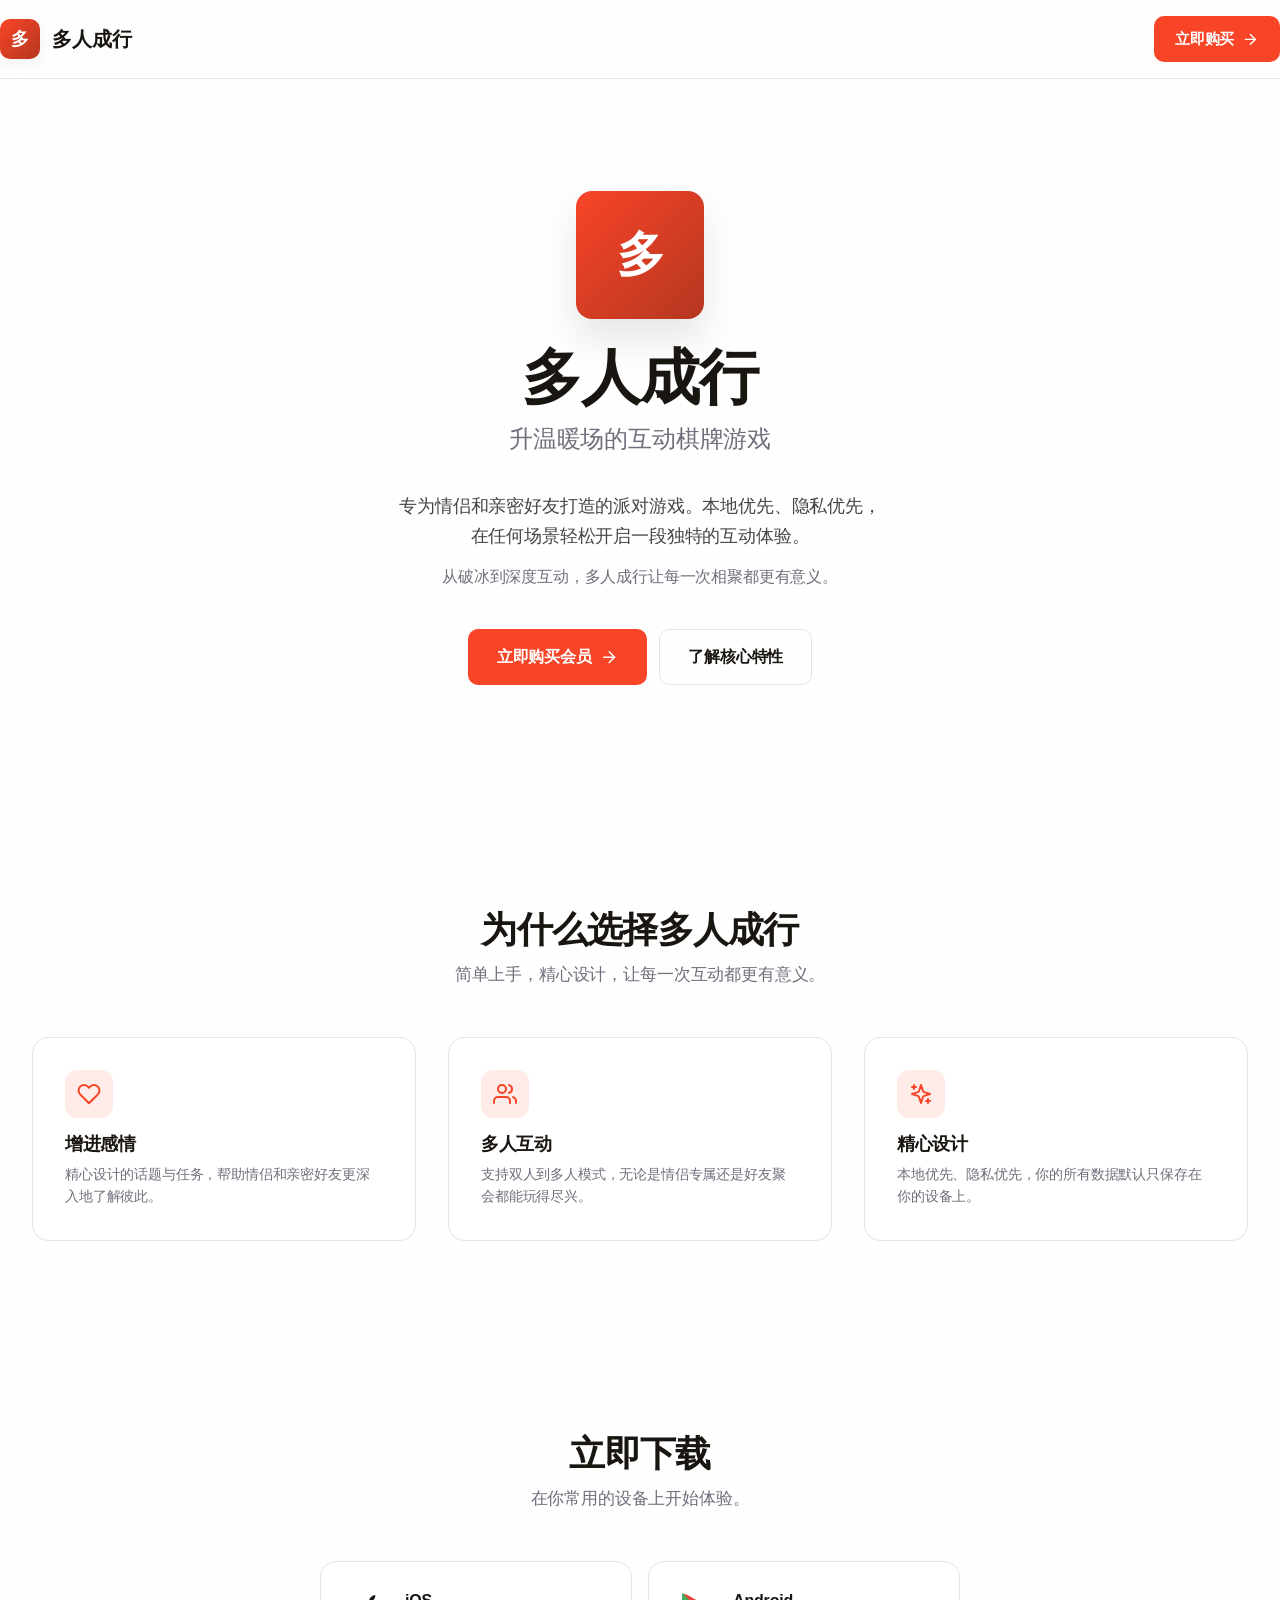
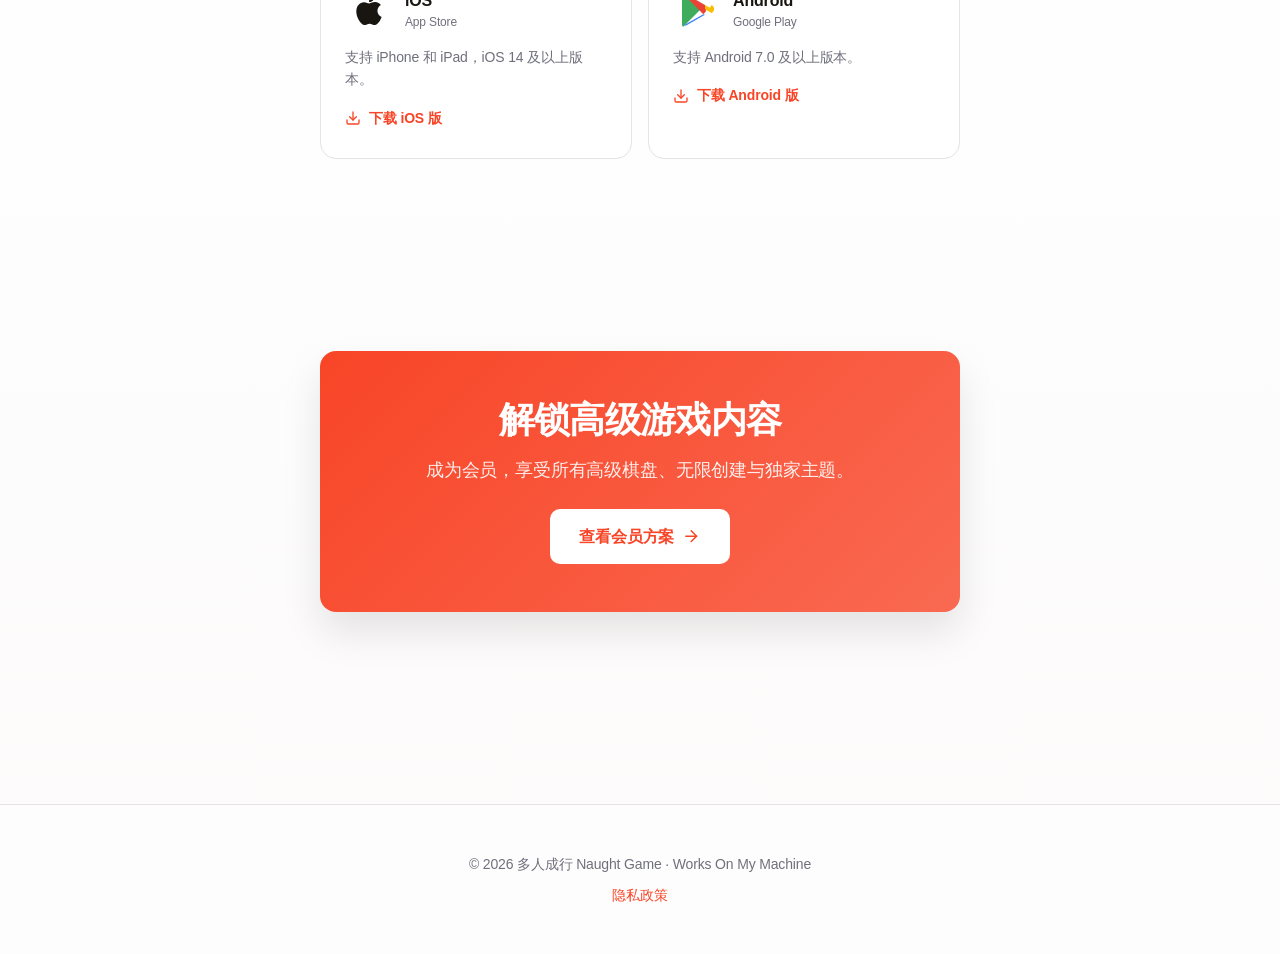
==== index.html @ a91072b5 "feat(site): redesign public pages per duoren_chengxing reference Translate the new React+Tailwind de" ====
<!doctype html>
<html lang="zh-CN">
  <head>
    <meta charset="UTF-8" />
    <meta name="viewport" content="width=device-width, initial-scale=1.0" />
    <title>多人成行 Naught Game | 升温暖场的互动棋牌游戏</title>
    <meta
      name="description"
      content="多人成行 Naught Game 是一款面向情侣与亲密好友的互动棋牌游戏，主打本地优先、隐私优先。"
    />
    <link rel="stylesheet" href="./styles.css" />
  </head>
  <body>
    <!-- ─── Header ─── -->
    <header class="site-header">
      <div class="container header-inner">
        <a class="brand" href="./index.html">
          <span class="brand-logo" aria-hidden="true">多</span>
          多人成行
        </a>
        <a class="btn btn-primary" href="./buy.html">
          立即购买
          <svg class="icon" viewBox="0 0 24 24" fill="none" stroke="currentColor" stroke-width="2" stroke-linecap="round" stroke-linejoin="round" aria-hidden="true">
            <line x1="5" y1="12" x2="19" y2="12"></line>
            <polyline points="12 5 19 12 12 19"></polyline>
          </svg>
        </a>
      </div>
    </header>

    <main>
      <!-- ─── Hero ─── -->
      <section class="hero">
        <div class="container">
          <div class="hero-inner">
            <div class="hero-logo" aria-hidden="true">多</div>
            <h1>多人成行</h1>
            <p class="hero-subtitle">升温暖场的互动棋牌游戏</p>
            <p class="hero-tagline">
              专为情侣和亲密好友打造的派对游戏。本地优先、隐私优先，<br />
              在任何场景轻松开启一段独特的互动体验。
            </p>
            <p class="hero-tagline-sub">从破冰到深度互动，多人成行让每一次相聚都更有意义。</p>
            <div class="hero-actions">
              <a class="btn btn-primary btn-lg" href="./buy.html">
                立即购买会员
                <svg class="icon" viewBox="0 0 24 24" fill="none" stroke="currentColor" stroke-width="2" stroke-linecap="round" stroke-linejoin="round" aria-hidden="true">
                  <line x1="5" y1="12" x2="19" y2="12"></line>
                  <polyline points="12 5 19 12 12 19"></polyline>
                </svg>
              </a>
              <a class="btn btn-outline btn-lg" href="#features">了解核心特性</a>
            </div>
          </div>
        </div>
      </section>

      <!-- ─── Features ─── -->
      <section id="features" class="section">
        <div class="container">
          <div class="section-head">
            <h2>为什么选择多人成行</h2>
            <p>简单上手，精心设计，让每一次互动都更有意义。</p>
          </div>
          <div class="feature-grid">
            <article class="feature-card">
              <div class="feature-icon" aria-hidden="true">
                <svg class="icon" viewBox="0 0 24 24" fill="none" stroke="currentColor" stroke-width="2" stroke-linecap="round" stroke-linejoin="round">
                  <path d="M20.84 4.61a5.5 5.5 0 0 0-7.78 0L12 5.67l-1.06-1.06a5.5 5.5 0 0 0-7.78 7.78l1.06 1.06L12 21.23l7.78-7.78 1.06-1.06a5.5 5.5 0 0 0 0-7.78z"></path>
                </svg>
              </div>
              <h3>增进感情</h3>
              <p>精心设计的话题与任务，帮助情侣和亲密好友更深入地了解彼此。</p>
            </article>
            <article class="feature-card">
              <div class="feature-icon" aria-hidden="true">
                <svg class="icon" viewBox="0 0 24 24" fill="none" stroke="currentColor" stroke-width="2" stroke-linecap="round" stroke-linejoin="round">
                  <path d="M17 21v-2a4 4 0 0 0-4-4H5a4 4 0 0 0-4 4v2"></path>
                  <circle cx="9" cy="7" r="4"></circle>
                  <path d="M23 21v-2a4 4 0 0 0-3-3.87"></path>
                  <path d="M16 3.13a4 4 0 0 1 0 7.75"></path>
                </svg>
              </div>
              <h3>多人互动</h3>
              <p>支持双人到多人模式，无论是情侣专属还是好友聚会都能玩得尽兴。</p>
            </article>
            <article class="feature-card">
              <div class="feature-icon" aria-hidden="true">
                <svg class="icon" viewBox="0 0 24 24" fill="none" stroke="currentColor" stroke-width="2" stroke-linecap="round" stroke-linejoin="round">
                  <path d="m12 3-1.9 5.8a2 2 0 0 1-1.287 1.288L3 12l5.8 1.9a2 2 0 0 1 1.288 1.287L12 21l1.9-5.8a2 2 0 0 1 1.287-1.288L21 12l-5.8-1.9a2 2 0 0 1-1.288-1.287Z"></path>
                  <path d="M5 3v4"></path>
                  <path d="M19 17v4"></path>
                  <path d="M3 5h4"></path>
                  <path d="M17 19h4"></path>
                </svg>
              </div>
              <h3>精心设计</h3>
              <p>本地优先、隐私优先，你的所有数据默认只保存在你的设备上。</p>
            </article>
          </div>
        </div>
      </section>

      <!-- ─── Download ─── -->
      <section class="section" id="download">
        <div class="container">
          <div class="section-head">
            <h2>立即下载</h2>
            <p>在你常用的设备上开始体验。</p>
          </div>
          <div class="download-wrap">
            <div class="download-grid">
              <a class="download-card" href="https://apps.apple.com" target="_blank" rel="noopener noreferrer">
                <div class="download-head">
                  <div class="download-logo" aria-hidden="true">
                    <svg viewBox="0 0 24 24" fill="currentColor">
                      <path d="M17.05 20.28c-.98.95-2.05.8-3.08.35-1.09-.46-2.09-.48-3.24 0-1.44.62-2.2.44-3.06-.35C2.79 15.25 3.51 7.59 9.05 7.31c1.35.07 2.29.74 3.08.8 1.18-.24 2.31-.93 3.57-.84 1.51.12 2.65.72 3.4 1.8-3.12 1.87-2.38 5.98.48 7.13-.57 1.5-1.31 2.99-2.54 4.09l.01-.01zM12.03 7.25c-.15-2.23 1.66-4.07 3.74-4.25.29 2.58-2.34 4.5-3.74 4.25z"/>
                    </svg>
                  </div>
                  <div>
                    <div class="download-name">iOS</div>
                    <div class="download-store">App Store</div>
                  </div>
                </div>
                <p class="download-desc">支持 iPhone 和 iPad，iOS 14 及以上版本。</p>
                <span class="download-action">
                  <svg class="icon" viewBox="0 0 24 24" fill="none" stroke="currentColor" stroke-width="2" stroke-linecap="round" stroke-linejoin="round" aria-hidden="true">
                    <path d="M21 15v4a2 2 0 0 1-2 2H5a2 2 0 0 1-2-2v-4"></path>
                    <polyline points="7 10 12 15 17 10"></polyline>
                    <line x1="12" y1="15" x2="12" y2="3"></line>
                  </svg>
                  下载 iOS 版
                  <svg class="icon arrow-icon" viewBox="0 0 24 24" fill="none" stroke="currentColor" stroke-width="2" stroke-linecap="round" stroke-linejoin="round" aria-hidden="true">
                    <line x1="5" y1="12" x2="19" y2="12"></line>
                    <polyline points="12 5 19 12 12 19"></polyline>
                  </svg>
                </span>
              </a>

              <a class="download-card" href="https://play.google.com" target="_blank" rel="noopener noreferrer">
                <div class="download-head">
                  <div class="download-logo" aria-hidden="true">
                    <svg viewBox="0 0 24 24">
                      <path fill="#34A853" d="M3.609 1.814 13.792 12 3.609 22.186a1.992 1.992 0 0 1-.61-1.43V3.244c0-.539.224-1.035.61-1.43z" opacity=".95"/>
                      <path fill="#EA4335" d="M16.81 9.018 6.052 2.917l-.143-.083a2.13 2.13 0 0 0-1.86-.083l11.741 11.741 1.02-1.018a1.998 1.998 0 0 0 0-2.829l-.001-.627z"/>
                      <path fill="#FBBC04" d="M19.756 10.66 16.81 8.99v2.51l3.945 2.235c.997-.563 1.499-1.45 1.499-2.371 0-.92-.502-1.81-1.498-2.376z"/>
                      <path fill="#4285F4" d="m15.789 14.492-11.741 6.674a2.13 2.13 0 0 0 1.86-.083l.143-.083 10.759-6.1-1.021-.408z"/>
                    </svg>
                  </div>
                  <div>
                    <div class="download-name">Android</div>
                    <div class="download-store">Google Play</div>
                  </div>
                </div>
                <p class="download-desc">支持 Android 7.0 及以上版本。</p>
                <span class="download-action">
                  <svg class="icon" viewBox="0 0 24 24" fill="none" stroke="currentColor" stroke-width="2" stroke-linecap="round" stroke-linejoin="round" aria-hidden="true">
                    <path d="M21 15v4a2 2 0 0 1-2 2H5a2 2 0 0 1-2-2v-4"></path>
                    <polyline points="7 10 12 15 17 10"></polyline>
                    <line x1="12" y1="15" x2="12" y2="3"></line>
                  </svg>
                  下载 Android 版
                  <svg class="icon arrow-icon" viewBox="0 0 24 24" fill="none" stroke="currentColor" stroke-width="2" stroke-linecap="round" stroke-linejoin="round" aria-hidden="true">
                    <line x1="5" y1="12" x2="19" y2="12"></line>
                    <polyline points="12 5 19 12 12 19"></polyline>
                  </svg>
                </span>
              </a>
            </div>
          </div>
        </div>
      </section>

      <!-- ─── CTA banner ─── -->
      <section class="section">
        <div class="container">
          <div class="cta-banner">
            <h2>解锁高级游戏内容</h2>
            <p>成为会员，享受所有高级棋盘、无限创建与独家主题。</p>
            <a class="btn btn-lg btn-inverse" href="./buy.html">
              查看会员方案
              <svg class="icon" viewBox="0 0 24 24" fill="none" stroke="currentColor" stroke-width="2" stroke-linecap="round" stroke-linejoin="round" aria-hidden="true">
                <line x1="5" y1="12" x2="19" y2="12"></line>
                <polyline points="12 5 19 12 12 19"></polyline>
              </svg>
            </a>
          </div>
        </div>
      </section>
    </main>

    <!-- ─── Footer ─── -->
    <footer class="site-footer">
      <div class="container site-footer-inner">
        <p>© 2026 多人成行 Naught Game · Works On My Machine</p>
        <p><a href="./privacy.html">隐私政策</a></p>
      </div>
    </footer>
  </body>
</html>
---- styles.css ----
/* ────────────────────────────────────────────────────────────────────────
   多人成行 - 公开页面统一设计系统
   翻译自 duoren_chengxing/client/src/index.css（React + Tailwind 原版）
   到 vanilla CSS。所有 token、layout、组件名都跟原设计严格对齐，
   方便后续如果引入 build 流程能平滑迁移。
   ──────────────────────────────────────────────────────────────────────── */

:root {
  color-scheme: light dark;

  /* ─── Premium warm palette（沿用原设计 oklch 色值） ─── */
  --background: oklch(0.998 0 0);
  --foreground: oklch(0.2 0.01 65);
  --card: oklch(1 0 0);
  --card-foreground: oklch(0.2 0.01 65);
  --secondary: oklch(0.95 0.01 32);
  --secondary-foreground: oklch(0.3 0.01 65);
  --muted: oklch(0.94 0.01 286.375);
  --muted-foreground: oklch(0.55 0.02 286);
  --accent: oklch(0.65 0.22 32);
  --accent-foreground: oklch(1 0 0);
  --primary: oklch(0.65 0.22 32);
  --primary-foreground: oklch(1 0 0);
  --border: oklch(0.92 0.004 286.32);
  --destructive: oklch(0.577 0.245 27.325);
  --destructive-foreground: oklch(0.985 0 0);
  --ring: oklch(0.65 0.22 32);

  /* ─── Radius scale ─── */
  --radius: 0.75rem;
  --radius-sm: calc(var(--radius) - 4px);
  --radius-md: calc(var(--radius) - 2px);
  --radius-lg: var(--radius);
  --radius-xl: calc(var(--radius) + 4px);
  --radius-2xl: 1rem;

  /* ─── Container ─── */
  --container-max: 1280px;

  /* ─── Shadow ─── */
  --shadow-sm: 0 1px 2px rgb(0 0 0 / 0.05);
  --shadow: 0 4px 14px rgb(0 0 0 / 0.06);
  --shadow-lg: 0 10px 30px rgb(0 0 0 / 0.08);
  --shadow-xl: 0 20px 40px rgb(0 0 0 / 0.10);
}

@media (prefers-color-scheme: dark) {
  :root {
    --background: oklch(0.12 0.01 286);
    --foreground: oklch(0.92 0.01 65);
    --card: oklch(0.18 0.01 286);
    --card-foreground: oklch(0.92 0.01 65);
    --secondary: oklch(0.22 0.01 286);
    --secondary-foreground: oklch(0.75 0.01 65);
    --muted: oklch(0.28 0.01 286);
    --muted-foreground: oklch(0.7 0.02 286);
    --accent: oklch(0.7 0.23 32);
    --accent-foreground: oklch(0.98 0 0);
    --primary: oklch(0.7 0.23 32);
    --primary-foreground: oklch(0.98 0 0);
    --border: oklch(1 0 0 / 12%);
    --ring: oklch(0.7 0.23 32);
    --shadow: 0 4px 14px rgb(0 0 0 / 0.4);
    --shadow-lg: 0 10px 30px rgb(0 0 0 / 0.5);
    --shadow-xl: 0 20px 40px rgb(0 0 0 / 0.55);
  }
}

* {
  box-sizing: border-box;
  border-color: var(--border);
}

html {
  font-family: -apple-system, BlinkMacSystemFont, "Segoe UI", Roboto,
    "PingFang SC", "Helvetica Neue", Arial, sans-serif;
  -webkit-font-smoothing: antialiased;
  -moz-osx-font-smoothing: grayscale;
}

body {
  margin: 0;
  background: linear-gradient(
    180deg,
    var(--background) 0%,
    var(--background) 60%,
    color-mix(in srgb, var(--secondary) 20%, var(--background)) 100%
  );
  color: var(--foreground);
  line-height: 1.6;
  letter-spacing: -0.01em;
  min-height: 100vh;
}

a {
  color: inherit;
  text-decoration: none;
  transition: color 0.2s, background 0.2s, border-color 0.2s, transform 0.2s;
}

button {
  font: inherit;
  cursor: pointer;
  transition: all 0.2s;
}

button:focus-visible,
a:focus-visible {
  outline: 2px solid var(--ring);
  outline-offset: 2px;
}

/* ─── Typography ─── */
h1, h2, h3, h4, h5, h6 {
  margin: 0;
  font-weight: 700;
  letter-spacing: -0.02em;
  line-height: 1.15;
  color: var(--foreground);
}

h1 { font-size: 2.5rem; }
h2 { font-size: 2rem; }
h3 { font-size: 1.5rem; }

@media (min-width: 640px) {
  h1 { font-size: 3rem; }
  h2 { font-size: 2.25rem; }
  h3 { font-size: 1.5rem; }
}

p { margin: 0; }

.muted { color: var(--muted-foreground); }

/* ─── Container ─── */
.container {
  width: 100%;
  margin-left: auto;
  margin-right: auto;
  padding-left: 1rem;
  padding-right: 1rem;
}

@media (min-width: 640px) {
  .container {
    padding-left: 1.5rem;
    padding-right: 1.5rem;
  }
}

@media (min-width: 1024px) {
  .container {
    padding-left: 2rem;
    padding-right: 2rem;
    max-width: var(--container-max);
  }
}

/* ─── Header (sticky, blur) ─── */
.site-header {
  position: sticky;
  top: 0;
  z-index: 50;
  background: color-mix(in srgb, var(--background) 80%, transparent);
  backdrop-filter: blur(10px);
  -webkit-backdrop-filter: blur(10px);
  border-bottom: 1px solid var(--border);
}

.header-inner {
  display: flex;
  align-items: center;
  justify-content: space-between;
  padding: 1rem 0;
  gap: 1rem;
}

.brand {
  display: inline-flex;
  align-items: center;
  gap: 0.75rem;
  font-weight: 700;
  font-size: 1.25rem;
  color: var(--foreground);
}

.brand-logo {
  width: 40px;
  height: 40px;
  border-radius: 10px;
  display: inline-flex;
  align-items: center;
  justify-content: center;
  background: linear-gradient(
    135deg,
    var(--accent) 0%,
    color-mix(in srgb, var(--accent) 70%, var(--foreground)) 100%
  );
  color: var(--accent-foreground);
  font-weight: 800;
  font-size: 1.1rem;
  letter-spacing: -0.04em;
  box-shadow: var(--shadow);
}

/* ─── Buttons ─── */
.btn {
  display: inline-flex;
  align-items: center;
  justify-content: center;
  gap: 0.5rem;
  padding: 0.625rem 1.25rem;
  border-radius: var(--radius-md);
  border: 1px solid transparent;
  font-weight: 600;
  font-size: 0.95rem;
  white-space: nowrap;
  user-select: none;
}

.btn:active:not(:disabled) {
  transform: translateY(1px);
}

.btn:disabled {
  opacity: 0.5;
  cursor: not-allowed;
}

.btn-primary {
  background: var(--accent);
  color: var(--accent-foreground);
}

.btn-primary:hover:not(:disabled) {
  background: color-mix(in srgb, var(--accent) 90%, var(--foreground));
}

.btn-secondary {
  background: var(--card);
  color: var(--foreground);
  border-color: var(--border);
}

.btn-secondary:hover:not(:disabled) {
  border-color: color-mix(in srgb, var(--accent) 50%, transparent);
  color: var(--accent);
}

.btn-outline {
  background: transparent;
  color: var(--foreground);
  border-color: var(--border);
}

.btn-outline:hover:not(:disabled) {
  border-color: var(--accent);
  color: var(--accent);
}

.btn-dark {
  background: var(--foreground);
  color: var(--background);
}

.btn-dark:hover:not(:disabled) {
  background: color-mix(in srgb, var(--foreground) 90%, var(--background));
}

.btn-lg {
  padding: 0.875rem 1.75rem;
  font-size: 1rem;
}

.btn-block { width: 100%; }

.btn .icon {
  width: 1.05rem;
  height: 1.05rem;
}

.btn-lg .icon {
  width: 1.15rem;
  height: 1.15rem;
}

/* ─── Cards / Surfaces ─── */
.card-surface {
  background: var(--card);
  border: 1px solid var(--border);
  border-radius: var(--radius-2xl);
  transition: border-color 0.3s, box-shadow 0.3s, transform 0.2s;
}

.card-surface:hover {
  border-color: color-mix(in srgb, var(--accent) 50%, transparent);
  box-shadow: var(--shadow-lg);
}

/* ─── Hero section ─── */
.hero {
  padding: 3rem 0 4rem;
}

@media (min-width: 640px) {
  .hero {
    padding: 5rem 0 6rem;
  }
}

@media (min-width: 1024px) {
  .hero {
    padding: 7rem 0 8rem;
  }
}

.hero-inner {
  max-width: 768px;
  margin: 0 auto;
  text-align: center;
}

.hero-logo {
  display: inline-flex;
  align-items: center;
  justify-content: center;
  width: 96px;
  height: 96px;
  margin-bottom: 1.5rem;
  border-radius: var(--radius-2xl);
  background: linear-gradient(
    135deg,
    var(--accent) 0%,
    color-mix(in srgb, var(--accent) 70%, var(--foreground)) 100%
  );
  color: var(--accent-foreground);
  font-weight: 800;
  font-size: 2.25rem;
  letter-spacing: -0.04em;
  box-shadow: var(--shadow-xl);
}

@media (min-width: 640px) {
  .hero-logo {
    width: 128px;
    height: 128px;
    font-size: 3rem;
  }
}

.hero h1 {
  font-size: 3rem;
  margin-bottom: 0.5rem;
}

@media (min-width: 640px) {
  .hero h1 {
    font-size: 3.75rem;
  }
}

.hero-subtitle {
  font-size: 1.25rem;
  color: var(--muted-foreground);
  font-weight: 500;
  margin-bottom: 2rem;
}

@media (min-width: 640px) {
  .hero-subtitle {
    font-size: 1.5rem;
  }
}

.hero-tagline {
  font-size: 1.125rem;
  color: color-mix(in srgb, var(--foreground) 80%, transparent);
  line-height: 1.7;
  margin-bottom: 0.75rem;
}

.hero-tagline-sub {
  font-size: 1rem;
  color: var(--muted-foreground);
}

.hero-actions {
  margin-top: 2.5rem;
  display: flex;
  flex-wrap: wrap;
  gap: 0.75rem;
  justify-content: center;
}

/* ─── Generic sections ─── */
.section {
  padding: 4rem 0;
}

@media (min-width: 640px) {
  .section {
    padding: 6rem 0;
  }
}

.section-head {
  max-width: 640px;
  margin: 0 auto 3rem;
  text-align: center;
}

.section-head h2 {
  margin-bottom: 0.75rem;
}

.section-head p {
  color: var(--muted-foreground);
  font-size: 1.05rem;
}

/* ─── Features grid ─── */
.feature-grid {
  display: grid;
  grid-template-columns: 1fr;
  gap: 1.5rem;
}

@media (min-width: 640px) {
  .feature-grid {
    grid-template-columns: repeat(3, 1fr);
    gap: 2rem;
  }
}

.feature-card {
  background: var(--card);
  border: 1px solid var(--border);
  border-radius: var(--radius-2xl);
  padding: 1.5rem;
  transition: border-color 0.3s, box-shadow 0.3s;
}

@media (min-width: 640px) {
  .feature-card { padding: 2rem; }
}

.feature-card:hover {
  border-color: color-mix(in srgb, var(--accent) 50%, transparent);
  box-shadow: var(--shadow-lg);
}

.feature-icon {
  width: 48px;
  height: 48px;
  border-radius: 0.75rem;
  background: color-mix(in srgb, var(--accent) 10%, transparent);
  color: var(--accent);
  display: flex;
  align-items: center;
  justify-content: center;
  margin-bottom: 1rem;
}

.feature-icon .icon {
  width: 1.5rem;
  height: 1.5rem;
}

.feature-card h3 {
  font-size: 1.125rem;
  margin-bottom: 0.5rem;
}

.feature-card p {
  font-size: 0.875rem;
  color: var(--muted-foreground);
}

/* ─── Download grid ─── */
.download-wrap {
  max-width: 640px;
  margin: 0 auto;
}

.download-grid {
  display: grid;
  grid-template-columns: 1fr;
  gap: 1rem;
}

@media (min-width: 640px) {
  .download-grid {
    grid-template-columns: 1fr 1fr;
  }
}

.download-card {
  background: var(--card);
  border: 1px solid var(--border);
  border-radius: var(--radius-xl);
  padding: 1.5rem;
  display: block;
  transition: border-color 0.3s, box-shadow 0.3s;
}

.download-card:hover {
  border-color: color-mix(in srgb, var(--accent) 50%, transparent);
  box-shadow: var(--shadow-lg);
}

.download-head {
  display: flex;
  align-items: center;
  gap: 0.75rem;
  margin-bottom: 0.75rem;
}

.download-logo {
  width: 48px;
  height: 48px;
  display: flex;
  align-items: center;
  justify-content: center;
}

.download-logo svg {
  width: 40px;
  height: 40px;
}

.download-name {
  font-weight: 600;
  color: var(--foreground);
}

.download-store {
  font-size: 0.75rem;
  color: var(--muted-foreground);
}

.download-desc {
  font-size: 0.875rem;
  color: var(--muted-foreground);
  margin-bottom: 1rem;
}

.download-action {
  display: inline-flex;
  align-items: center;
  gap: 0.5rem;
  color: var(--accent);
  font-size: 0.875rem;
  font-weight: 600;
}

.download-action .icon { width: 1rem; height: 1rem; }

.download-action .arrow-icon {
  opacity: 0;
  transition: opacity 0.2s, transform 0.2s;
}

.download-card:hover .download-action .arrow-icon {
  opacity: 1;
  transform: translateX(2px);
}

/* ─── CTA banner ─── */
.cta-banner {
  max-width: 640px;
  margin: 0 auto;
  background: linear-gradient(
    135deg,
    var(--accent) 0%,
    color-mix(in srgb, var(--accent) 80%, transparent) 100%
  );
  color: var(--accent-foreground);
  border-radius: var(--radius-2xl);
  padding: 2rem;
  text-align: center;
  box-shadow: var(--shadow-xl);
}

@media (min-width: 640px) {
  .cta-banner { padding: 3rem; }
}

.cta-banner h2 {
  color: inherit;
  margin-bottom: 1rem;
}

.cta-banner p {
  font-size: 1.125rem;
  opacity: 0.9;
  margin-bottom: 1.5rem;
}

.cta-banner .btn-inverse {
  background: var(--accent-foreground);
  color: var(--accent);
}

.cta-banner .btn-inverse:hover:not(:disabled) {
  background: color-mix(in srgb, var(--accent-foreground) 92%, var(--accent));
}

/* ─── Pricing cards ─── */
.pricing-grid {
  display: grid;
  grid-template-columns: 1fr;
  gap: 1.5rem;
  max-width: 1080px;
  margin: 0 auto;
}

@media (min-width: 768px) {
  .pricing-grid {
    grid-template-columns: repeat(3, 1fr);
    gap: 2rem;
  }
}

.pricing-card {
  position: relative;
  background: var(--card);
  border: 1px solid var(--border);
  border-radius: var(--radius-2xl);
  padding: 1.5rem;
  transition: border-color 0.3s, box-shadow 0.3s, transform 0.3s;
  display: flex;
  flex-direction: column;
}

@media (min-width: 640px) {
  .pricing-card { padding: 2rem; }
}

.pricing-card:hover {
  border-color: color-mix(in srgb, var(--accent) 50%, transparent);
  box-shadow: var(--shadow-lg);
}

.pricing-card.popular {
  border: 2px solid var(--accent);
  box-shadow: var(--shadow-xl);
}

@media (min-width: 768px) {
  .pricing-card.popular {
    transform: scale(1.05);
  }
}

.pricing-badge {
  position: absolute;
  top: -1rem;
  left: 50%;
  transform: translateX(-50%);
  background: var(--accent);
  color: var(--accent-foreground);
  font-size: 0.875rem;
  font-weight: 600;
  padding: 0.25rem 1rem;
  border-radius: 999px;
  display: inline-flex;
  align-items: center;
  gap: 0.25rem;
  white-space: nowrap;
}

.pricing-badge .icon { width: 1rem; height: 1rem; }

.pricing-card h3 {
  font-size: 1.5rem;
  margin-bottom: 0.5rem;
}

.pricing-desc {
  color: var(--muted-foreground);
  font-size: 0.875rem;
  margin-bottom: 1.5rem;
}

.pricing-price-row {
  display: flex;
  align-items: baseline;
  gap: 0.25rem;
  margin-bottom: 1.5rem;
}

.pricing-price {
  font-size: 2.25rem;
  font-weight: 800;
  color: var(--accent);
  line-height: 1;
}

.pricing-period {
  color: var(--muted-foreground);
  font-size: 0.95rem;
}

.pricing-cta-wrap {
  margin-bottom: 1.5rem;
}

.pricing-features {
  display: flex;
  flex-direction: column;
  gap: 0.75rem;
}

.pricing-feature {
  display: flex;
  align-items: flex-start;
  gap: 0.75rem;
  font-size: 0.875rem;
  color: var(--foreground);
}

.pricing-feature .icon {
  width: 1.25rem;
  height: 1.25rem;
  color: var(--accent);
  flex-shrink: 0;
  margin-top: 0.125rem;
}

/* ─── Info card ─── */
.info-card {
  max-width: 640px;
  margin: 3rem auto 0;
  background: var(--card);
  border: 1px solid var(--border);
  border-radius: var(--radius-2xl);
  padding: 1.5rem;
}

@media (min-width: 640px) {
  .info-card { padding: 2rem; }
}

.info-card h3 {
  font-size: 1.125rem;
  margin-bottom: 1rem;
}

.info-list {
  list-style: none;
  margin: 0;
  padding: 0;
  display: flex;
  flex-direction: column;
  gap: 0.75rem;
}

.info-list li {
  display: flex;
  gap: 0.75rem;
  font-size: 0.875rem;
  color: var(--muted-foreground);
}

.info-list .bullet {
  color: var(--accent);
  font-weight: 800;
  flex-shrink: 0;
}

/* ─── Page header bar (buy.html / privacy.html etc.) ─── */
.page-header {
  border-bottom: 1px solid var(--border);
  background: color-mix(in srgb, var(--background) 80%, transparent);
  backdrop-filter: blur(10px);
  -webkit-backdrop-filter: blur(10px);
  position: sticky;
  top: 0;
  z-index: 50;
}

.page-header-inner {
  display: flex;
  align-items: center;
  gap: 1rem;
  padding: 1rem 0;
}

.icon-btn {
  width: 40px;
  height: 40px;
  display: inline-flex;
  align-items: center;
  justify-content: center;
  border-radius: 0.5rem;
  border: none;
  background: transparent;
  color: var(--foreground);
}

.icon-btn:hover:not(:disabled) {
  background: var(--muted);
}

.icon-btn .icon { width: 1.25rem; height: 1.25rem; }

.page-header h1 {
  font-size: 1.5rem;
  font-weight: 700;
}

/* ─── Footer ─── */
.site-footer {
  border-top: 1px solid var(--border);
  background: color-mix(in srgb, var(--card) 50%, transparent);
  margin-top: 4rem;
}

@media (min-width: 640px) {
  .site-footer { margin-top: 6rem; }
}

.site-footer-inner {
  padding: 2rem 0;
  text-align: center;
  color: var(--muted-foreground);
  font-size: 0.875rem;
}

@media (min-width: 640px) {
  .site-footer-inner { padding: 3rem 0; }
}

.site-footer p { margin: 0 0 0.5rem; }
.site-footer p:last-child { margin: 0; }

.site-footer a {
  color: var(--accent);
  font-weight: 500;
}

/* ─── Content card (privacy / tos 等长文) ─── */
.content-card {
  background: var(--card);
  border: 1px solid var(--border);
  border-radius: var(--radius-2xl);
  padding: 2rem;
  margin: 2rem 0;
  max-width: 768px;
  margin-left: auto;
  margin-right: auto;
  box-shadow: var(--shadow);
}

@media (min-width: 640px) {
  .content-card { padding: 3rem; }
}

.content-card h1, .content-card h2, .content-card h3 {
  line-height: 1.3;
  margin-top: 1.5rem;
  margin-bottom: 0.75rem;
}

.content-card h1:first-child {
  margin-top: 0;
}

.content-card p,
.content-card ul,
.content-card ol {
  color: color-mix(in srgb, var(--foreground) 85%, transparent);
  margin: 0 0 1rem;
}

.content-card ul,
.content-card ol {
  padding-left: 1.5rem;
}

.content-card li { margin-bottom: 0.5rem; }

.content-card a {
  color: var(--accent);
  font-weight: 500;
}

.content-card a:hover {
  text-decoration: underline;
}

.content-card table {
  width: 100%;
  border-collapse: collapse;
  margin: 1rem 0;
}

.content-card th,
.content-card td {
  border: 1px solid var(--border);
  padding: 0.75rem;
  text-align: left;
  vertical-align: top;
}

.content-card th {
  background: var(--muted);
  font-weight: 600;
}
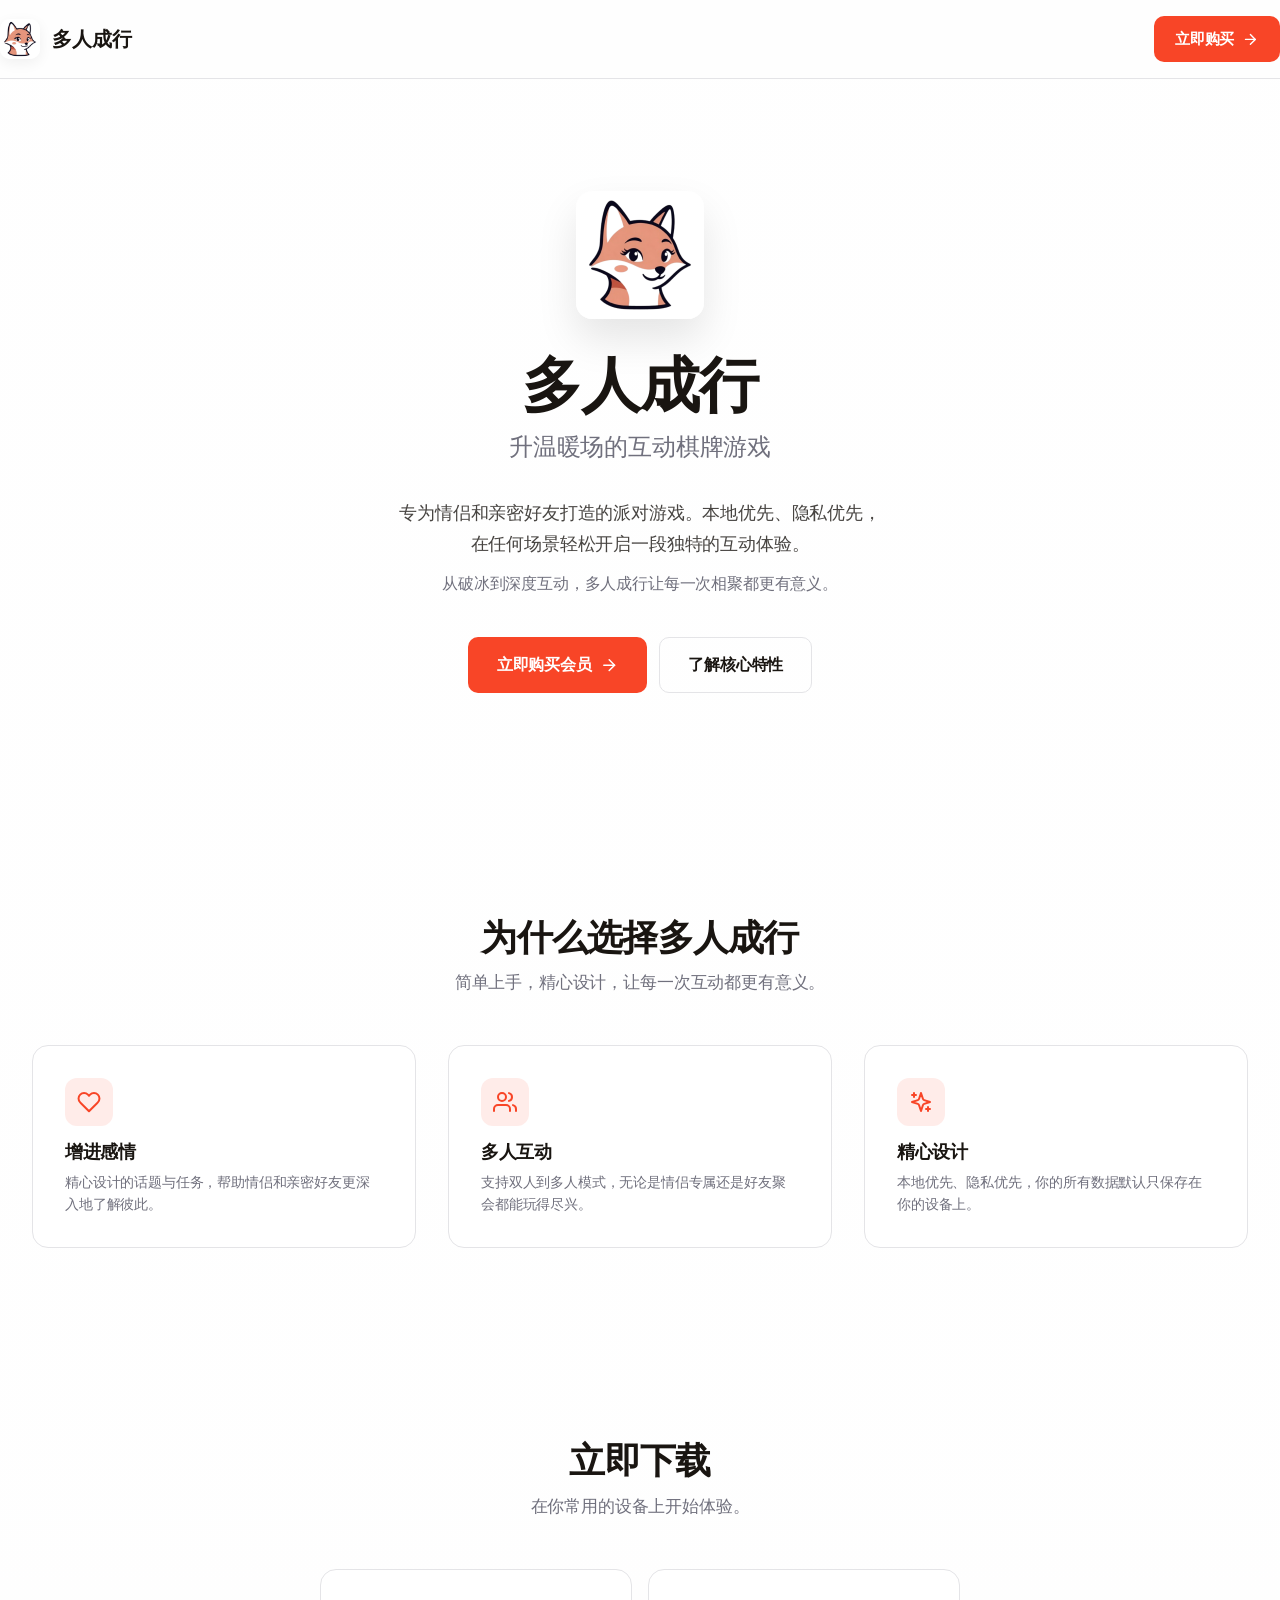
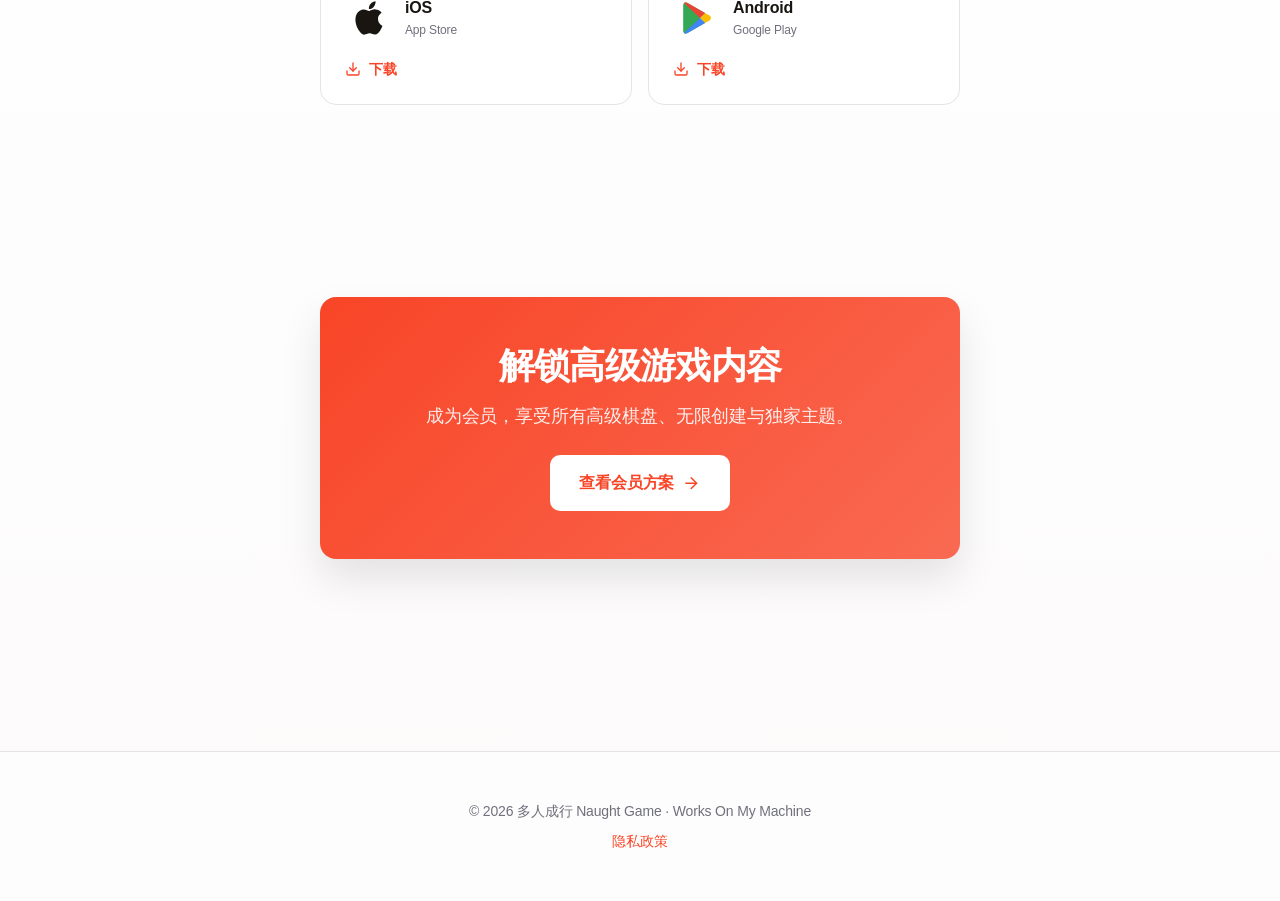
==== commit 3a67a7a2: "feat(site): use real logo + official store glyphs, equalize download cards - assets/logo.png: copy f" ====
--- a/index.html
+++ b/index.html
@@ -15,7 +15,7 @@
     <header class="site-header">
       <div class="container header-inner">
         <a class="brand" href="./index.html">
-          <span class="brand-logo" aria-hidden="true">多</span>
+          <img class="brand-logo" src="./assets/logo.png" alt="" />
           多人成行
         </a>
         <a class="btn btn-primary" href="./buy.html">
@@ -33,7 +33,7 @@
       <section class="hero">
         <div class="container">
           <div class="hero-inner">
-            <div class="hero-logo" aria-hidden="true">多</div>
+            <img class="hero-logo" src="./assets/logo.png" alt="多人成行 logo" />
             <h1>多人成行</h1>
             <p class="hero-subtitle">升温暖场的互动棋牌游戏</p>
             <p class="hero-tagline">
@@ -113,8 +113,9 @@
               <a class="download-card" href="https://apps.apple.com" target="_blank" rel="noopener noreferrer">
                 <div class="download-head">
                   <div class="download-logo" aria-hidden="true">
+                    <!-- 官方 Apple 标识：苹果开发者指南建议的 SF Symbols 风格剪影 -->
                     <svg viewBox="0 0 24 24" fill="currentColor">
-                      <path d="M17.05 20.28c-.98.95-2.05.8-3.08.35-1.09-.46-2.09-.48-3.24 0-1.44.62-2.2.44-3.06-.35C2.79 15.25 3.51 7.59 9.05 7.31c1.35.07 2.29.74 3.08.8 1.18-.24 2.31-.93 3.57-.84 1.51.12 2.65.72 3.4 1.8-3.12 1.87-2.38 5.98.48 7.13-.57 1.5-1.31 2.99-2.54 4.09l.01-.01zM12.03 7.25c-.15-2.23 1.66-4.07 3.74-4.25.29 2.58-2.34 4.5-3.74 4.25z"/>
+                      <path d="M18.71 19.5c-.83 1.24-1.71 2.45-3.05 2.47-1.34.03-1.77-.79-3.29-.79-1.53 0-2 .77-3.27.82-1.31.05-2.3-1.32-3.14-2.53C4.25 17 2.94 12.45 4.7 9.39c.87-1.52 2.43-2.48 4.12-2.51 1.28-.02 2.5.87 3.29.87.78 0 2.26-1.07 3.81-.91.65.03 2.47.26 3.64 1.98-.09.06-2.17 1.28-2.15 3.81.03 3.02 2.65 4.03 2.68 4.04-.03.07-.42 1.44-1.38 2.83M13 3.5c.73-.83 1.94-1.46 2.94-1.5.13 1.17-.34 2.35-1.04 3.19-.69.85-1.83 1.51-2.95 1.42-.15-1.15.41-2.35 1.05-3.11z"/>
                     </svg>
                   </div>
                   <div>
@@ -122,14 +123,13 @@
                     <div class="download-store">App Store</div>
                   </div>
                 </div>
-                <p class="download-desc">支持 iPhone 和 iPad，iOS 14 及以上版本。</p>
                 <span class="download-action">
                   <svg class="icon" viewBox="0 0 24 24" fill="none" stroke="currentColor" stroke-width="2" stroke-linecap="round" stroke-linejoin="round" aria-hidden="true">
                     <path d="M21 15v4a2 2 0 0 1-2 2H5a2 2 0 0 1-2-2v-4"></path>
                     <polyline points="7 10 12 15 17 10"></polyline>
                     <line x1="12" y1="15" x2="12" y2="3"></line>
                   </svg>
-                  下载 iOS 版
+                  下载
                   <svg class="icon arrow-icon" viewBox="0 0 24 24" fill="none" stroke="currentColor" stroke-width="2" stroke-linecap="round" stroke-linejoin="round" aria-hidden="true">
                     <line x1="5" y1="12" x2="19" y2="12"></line>
                     <polyline points="12 5 19 12 12 19"></polyline>
@@ -140,11 +140,12 @@
               <a class="download-card" href="https://play.google.com" target="_blank" rel="noopener noreferrer">
                 <div class="download-head">
                   <div class="download-logo" aria-hidden="true">
+                    <!-- 官方 Google Play 四色三角，Material brand 配色 -->
                     <svg viewBox="0 0 24 24">
-                      <path fill="#34A853" d="M3.609 1.814 13.792 12 3.609 22.186a1.992 1.992 0 0 1-.61-1.43V3.244c0-.539.224-1.035.61-1.43z" opacity=".95"/>
-                      <path fill="#EA4335" d="M16.81 9.018 6.052 2.917l-.143-.083a2.13 2.13 0 0 0-1.86-.083l11.741 11.741 1.02-1.018a1.998 1.998 0 0 0 0-2.829l-.001-.627z"/>
-                      <path fill="#FBBC04" d="M19.756 10.66 16.81 8.99v2.51l3.945 2.235c.997-.563 1.499-1.45 1.499-2.371 0-.92-.502-1.81-1.498-2.376z"/>
-                      <path fill="#4285F4" d="m15.789 14.492-11.741 6.674a2.13 2.13 0 0 0 1.86-.083l.143-.083 10.759-6.1-1.021-.408z"/>
+                      <path fill="#34A853" d="M16.81 14.982 6.05 21.083l-.144.083a1.5 1.5 0 0 1-2.193-1.32V4.156a1.5 1.5 0 0 1 2.337-1.246l10.76 6.108L13.792 12z"/>
+                      <path fill="#FBBC04" d="m19.756 10.66-2.946-1.642-3.018 2.982 3.018 2.982 2.946-1.642a2.06 2.06 0 0 0 0-2.68z"/>
+                      <path fill="#EA4335" d="M16.81 9.018 6.05 2.917l-.144-.083a1.498 1.498 0 0 0-1.71.121l9.595 9.045z"/>
+                      <path fill="#4285F4" d="M4.197 21.045a1.5 1.5 0 0 0 1.71.121l.144-.083 10.759-6.1-3.018-2.983z"/>
                     </svg>
                   </div>
                   <div>
@@ -152,14 +153,13 @@
                     <div class="download-store">Google Play</div>
                   </div>
                 </div>
-                <p class="download-desc">支持 Android 7.0 及以上版本。</p>
                 <span class="download-action">
                   <svg class="icon" viewBox="0 0 24 24" fill="none" stroke="currentColor" stroke-width="2" stroke-linecap="round" stroke-linejoin="round" aria-hidden="true">
                     <path d="M21 15v4a2 2 0 0 1-2 2H5a2 2 0 0 1-2-2v-4"></path>
                     <polyline points="7 10 12 15 17 10"></polyline>
                     <line x1="12" y1="15" x2="12" y2="3"></line>
                   </svg>
-                  下载 Android 版
+                  下载
                   <svg class="icon arrow-icon" viewBox="0 0 24 24" fill="none" stroke="currentColor" stroke-width="2" stroke-linecap="round" stroke-linejoin="round" aria-hidden="true">
                     <line x1="5" y1="12" x2="19" y2="12"></line>
                     <polyline points="12 5 19 12 12 19"></polyline>
--- a/styles.css
+++ b/styles.css
@@ -6,7 +6,9 @@
    ──────────────────────────────────────────────────────────────────────── */
 
 :root {
-  color-scheme: light dark;
+  /* 设计源（duoren_chengxing/client/src/index.css）暗色是 `.dark` 类手动切的，
+     不跟系统暗色偏好走。这里也保持纯亮色，不写 @media (prefers-color-scheme)。 */
+  color-scheme: light;
 
   /* ─── Premium warm palette（沿用原设计 oklch 色值） ─── */
   --background: oklch(0.998 0 0);
@@ -44,28 +46,6 @@
   --shadow-xl: 0 20px 40px rgb(0 0 0 / 0.10);
 }
 
-@media (prefers-color-scheme: dark) {
-  :root {
-    --background: oklch(0.12 0.01 286);
-    --foreground: oklch(0.92 0.01 65);
-    --card: oklch(0.18 0.01 286);
-    --card-foreground: oklch(0.92 0.01 65);
-    --secondary: oklch(0.22 0.01 286);
-    --secondary-foreground: oklch(0.75 0.01 65);
-    --muted: oklch(0.28 0.01 286);
-    --muted-foreground: oklch(0.7 0.02 286);
-    --accent: oklch(0.7 0.23 32);
-    --accent-foreground: oklch(0.98 0 0);
-    --primary: oklch(0.7 0.23 32);
-    --primary-foreground: oklch(0.98 0 0);
-    --border: oklch(1 0 0 / 12%);
-    --ring: oklch(0.7 0.23 32);
-    --shadow: 0 4px 14px rgb(0 0 0 / 0.4);
-    --shadow-lg: 0 10px 30px rgb(0 0 0 / 0.5);
-    --shadow-xl: 0 20px 40px rgb(0 0 0 / 0.55);
-  }
-}
-
 * {
   box-sizing: border-box;
   border-color: var(--border);
@@ -189,18 +169,8 @@
   width: 40px;
   height: 40px;
   border-radius: 10px;
-  display: inline-flex;
-  align-items: center;
-  justify-content: center;
-  background: linear-gradient(
-    135deg,
-    var(--accent) 0%,
-    color-mix(in srgb, var(--accent) 70%, var(--foreground)) 100%
-  );
-  color: var(--accent-foreground);
-  font-weight: 800;
-  font-size: 1.1rem;
-  letter-spacing: -0.04em;
+  object-fit: cover;
+  display: inline-block;
   box-shadow: var(--shadow);
 }
 
@@ -322,22 +292,12 @@
 }
 
 .hero-logo {
-  display: inline-flex;
-  align-items: center;
-  justify-content: center;
+  display: inline-block;
   width: 96px;
   height: 96px;
   margin-bottom: 1.5rem;
   border-radius: var(--radius-2xl);
-  background: linear-gradient(
-    135deg,
-    var(--accent) 0%,
-    color-mix(in srgb, var(--accent) 70%, var(--foreground)) 100%
-  );
-  color: var(--accent-foreground);
-  font-weight: 800;
-  font-size: 2.25rem;
-  letter-spacing: -0.04em;
+  object-fit: cover;
   box-shadow: var(--shadow-xl);
 }
 
@@ -345,7 +305,6 @@
   .hero-logo {
     width: 128px;
     height: 128px;
-    font-size: 3rem;
   }
 }
 
@@ -500,7 +459,9 @@
   border: 1px solid var(--border);
   border-radius: var(--radius-xl);
   padding: 1.5rem;
-  display: block;
+  height: 100%;
+  display: flex;
+  flex-direction: column;
   transition: border-color 0.3s, box-shadow 0.3s;
 }
 
@@ -513,7 +474,8 @@
   display: flex;
   align-items: center;
   gap: 0.75rem;
-  margin-bottom: 0.75rem;
+  margin-bottom: 1rem;
+  flex: 1;
 }
 
 .download-logo {
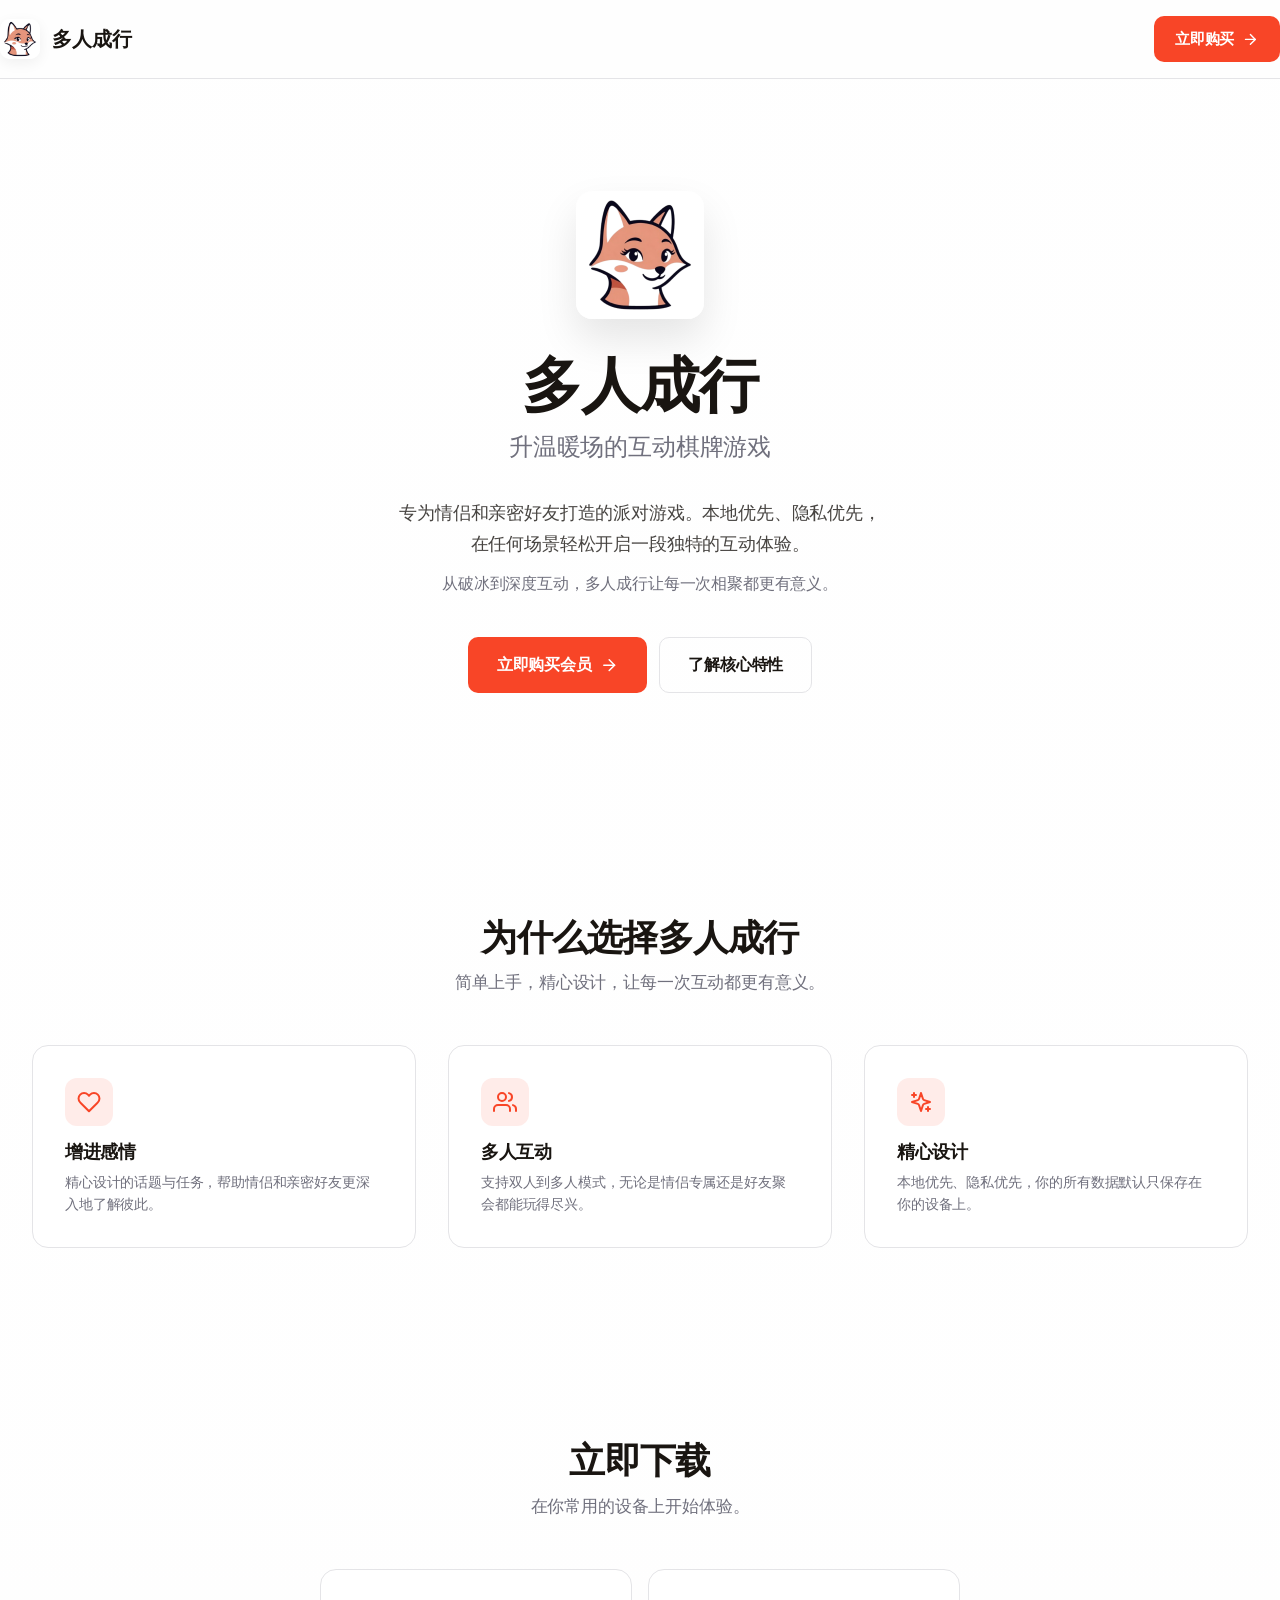
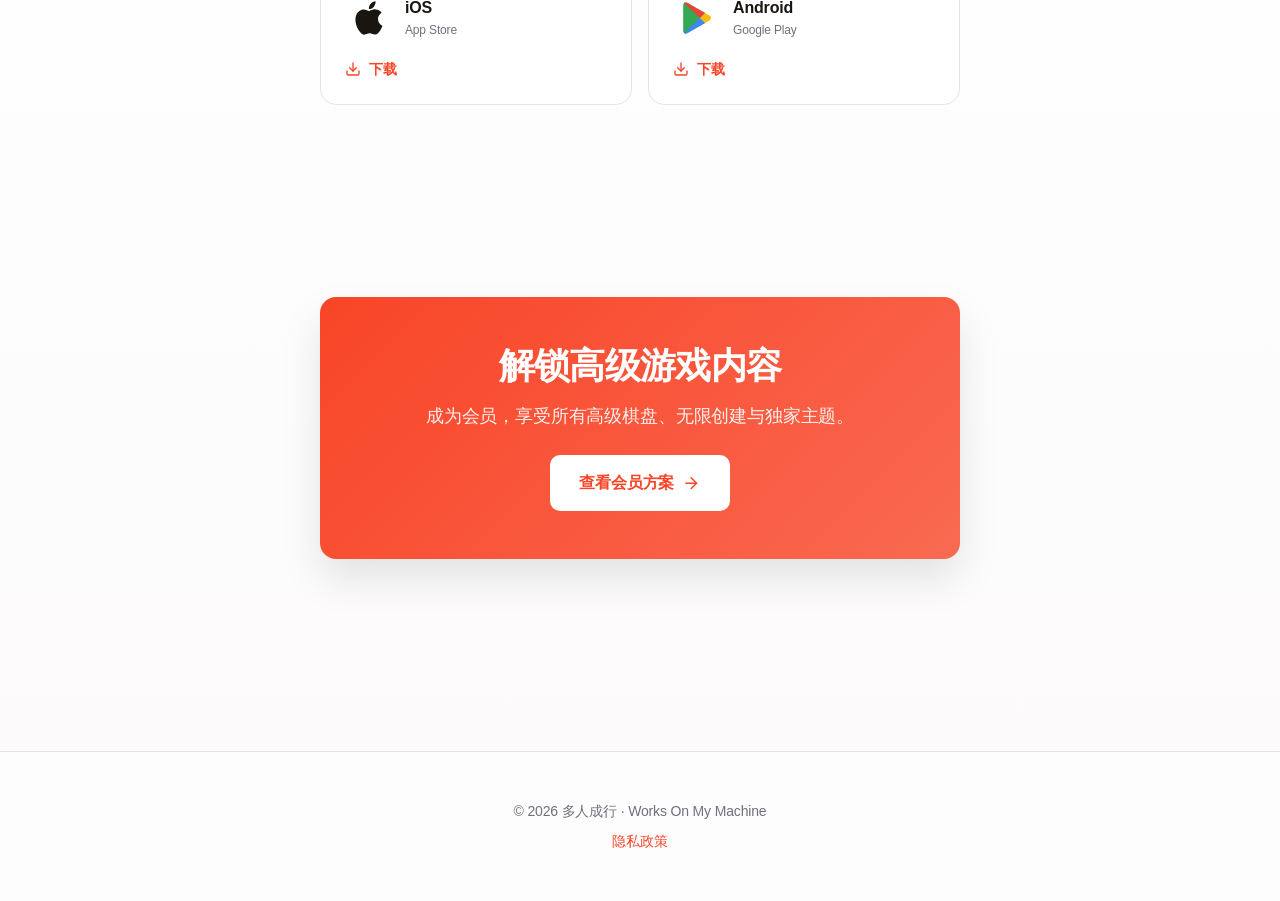
==== commit 3357d9e4: "chore(site): drop English brand name "Naught Game" from public copy Shared link previews on Chinese " ====
--- a/index.html
+++ b/index.html
@@ -3,10 +3,10 @@
   <head>
     <meta charset="UTF-8" />
     <meta name="viewport" content="width=device-width, initial-scale=1.0" />
-    <title>多人成行 Naught Game | 升温暖场的互动棋牌游戏</title>
+    <title>多人成行 | 升温暖场的互动棋牌游戏</title>
     <meta
       name="description"
-      content="多人成行 Naught Game 是一款面向情侣与亲密好友的互动棋牌游戏，主打本地优先、隐私优先。"
+      content="多人成行是一款面向情侣与亲密好友的互动棋牌游戏，主打本地优先、隐私优先。"
     />
     <link rel="stylesheet" href="./styles.css" />
   </head>
@@ -110,7 +110,7 @@
           </div>
           <div class="download-wrap">
             <div class="download-grid">
-              <a class="download-card" href="https://apps.apple.com" target="_blank" rel="noopener noreferrer">
+              <a class="download-card" href="https://apps.apple.com/ca/app/%E5%A4%9A%E4%BA%BA%E6%88%90%E8%A1%8C/id6768154202" target="_blank" rel="noopener noreferrer">
                 <div class="download-head">
                   <div class="download-logo" aria-hidden="true">
                     <!-- 官方 Apple 标识：苹果开发者指南建议的 SF Symbols 风格剪影 -->
@@ -137,7 +137,7 @@
                 </span>
               </a>
 
-              <a class="download-card" href="https://play.google.com" target="_blank" rel="noopener noreferrer">
+              <a class="download-card" href="https://play.google.com/store/apps/details?id=com.worksonmymachine.naughtgame&hl=zh" target="_blank" rel="noopener noreferrer">
                 <div class="download-head">
                   <div class="download-logo" aria-hidden="true">
                     <!-- 官方 Google Play 四色三角，Material brand 配色 -->
@@ -192,7 +192,7 @@
     <!-- ─── Footer ─── -->
     <footer class="site-footer">
       <div class="container site-footer-inner">
-        <p>© 2026 多人成行 Naught Game · Works On My Machine</p>
+        <p>© 2026 多人成行 · Works On My Machine</p>
         <p><a href="./privacy.html">隐私政策</a></p>
       </div>
     </footer>
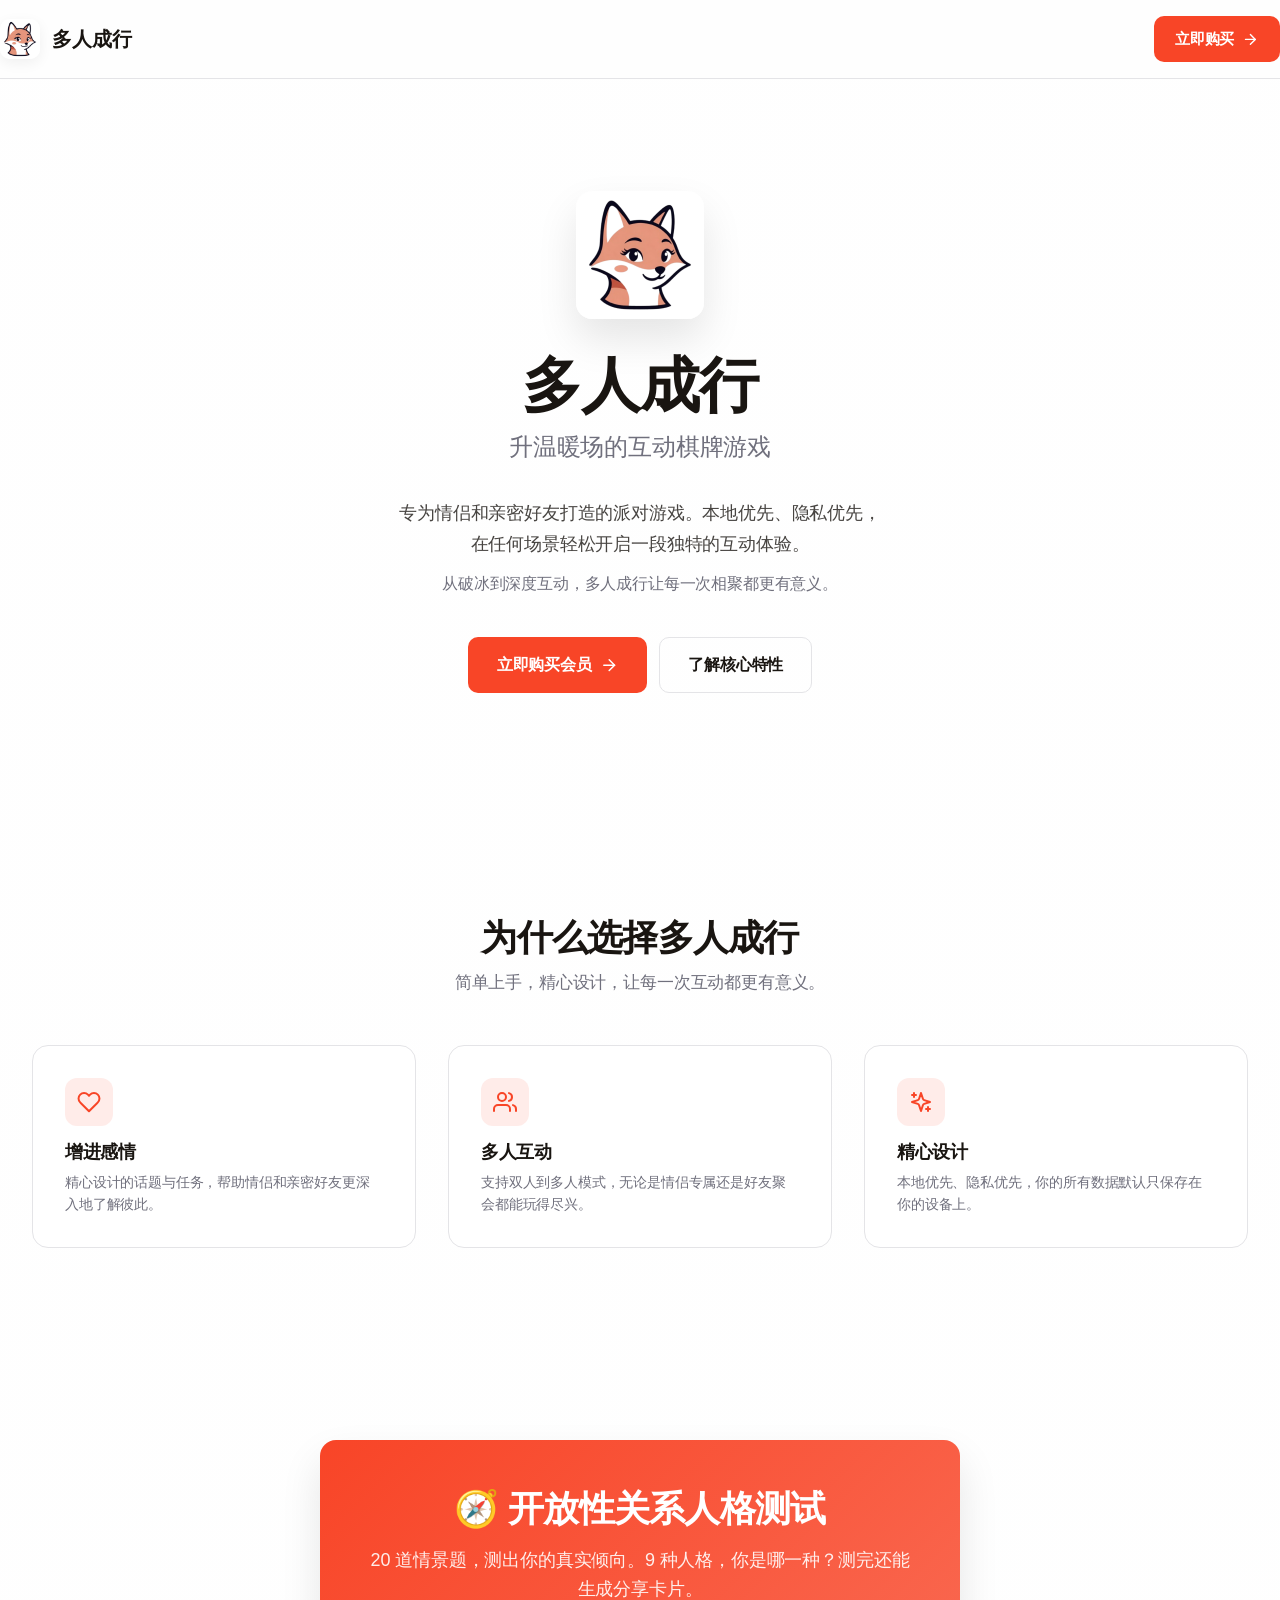
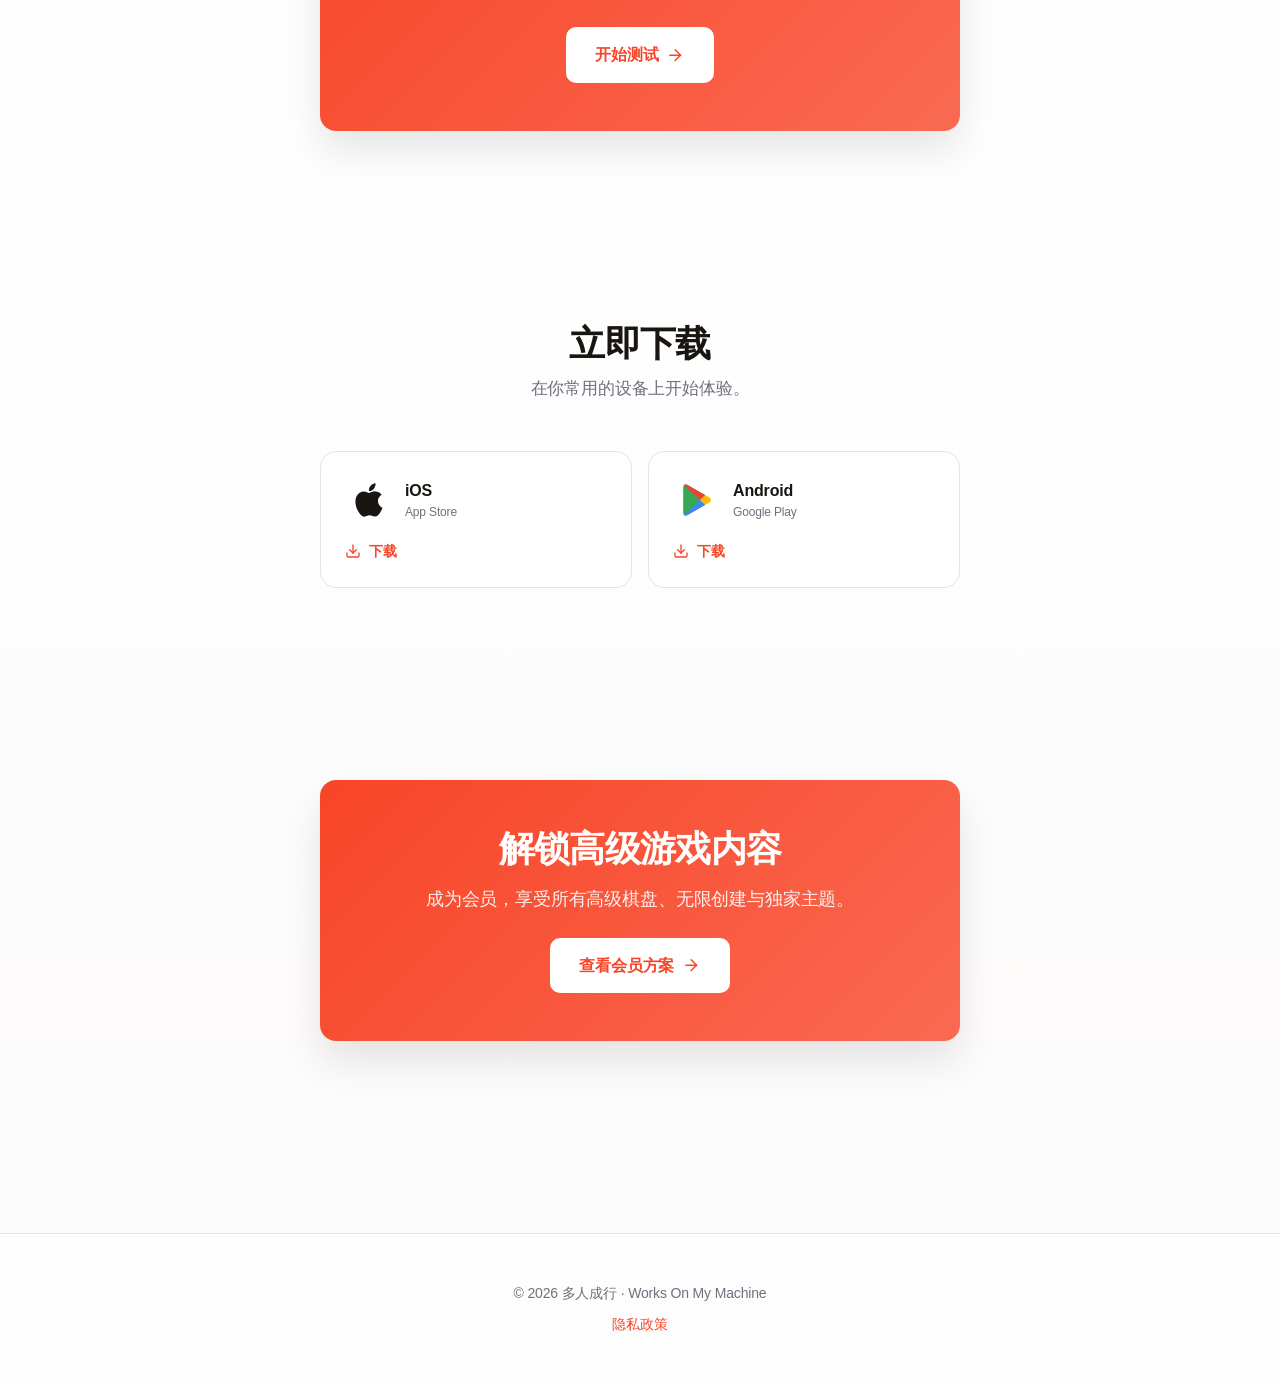
==== commit 378fb33f: "feat(quiz): 开放性关系人格测试 —— 20题问卷 + 9种人格 + 分享卡片 - quiz.html/quiz.css/quiz.js：18+ 门 → 介绍 → 答题 → 结果四段式流程 " ====
--- a/index.html
+++ b/index.html
@@ -101,6 +101,23 @@
         </div>
       </section>
 
+      <!-- ─── Quiz entry ─── -->
+      <section class="section" id="quiz">
+        <div class="container">
+          <div class="cta-banner">
+            <h2>🧭 开放性关系人格测试</h2>
+            <p>20 道情景题，测出你的真实倾向。9 种人格，你是哪一种？测完还能生成分享卡片。</p>
+            <a class="btn btn-lg btn-inverse" href="./quiz.html">
+              开始测试
+              <svg class="icon" viewBox="0 0 24 24" fill="none" stroke="currentColor" stroke-width="2" stroke-linecap="round" stroke-linejoin="round" aria-hidden="true">
+                <line x1="5" y1="12" x2="19" y2="12"></line>
+                <polyline points="12 5 19 12 12 19"></polyline>
+              </svg>
+            </a>
+          </div>
+        </div>
+      </section>
+
       <!-- ─── Download ─── -->
       <section class="section" id="download">
         <div class="container">
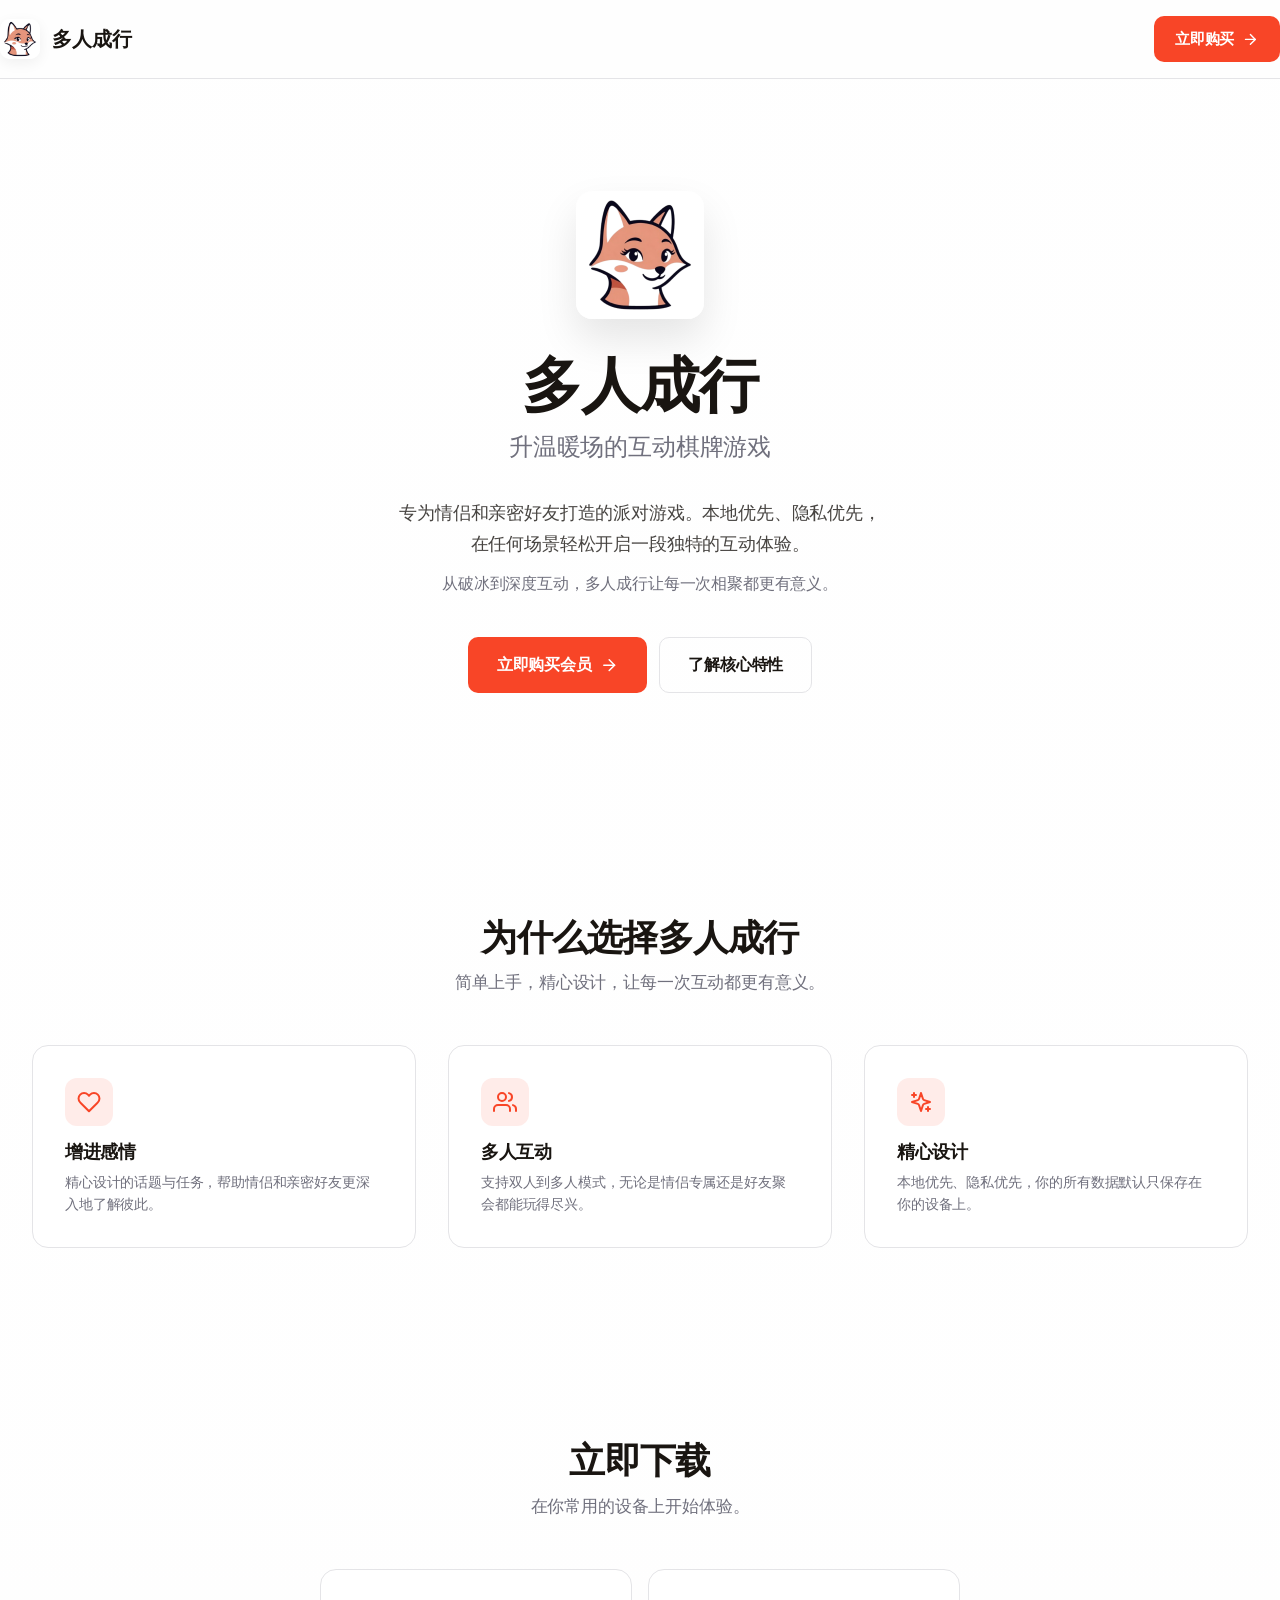
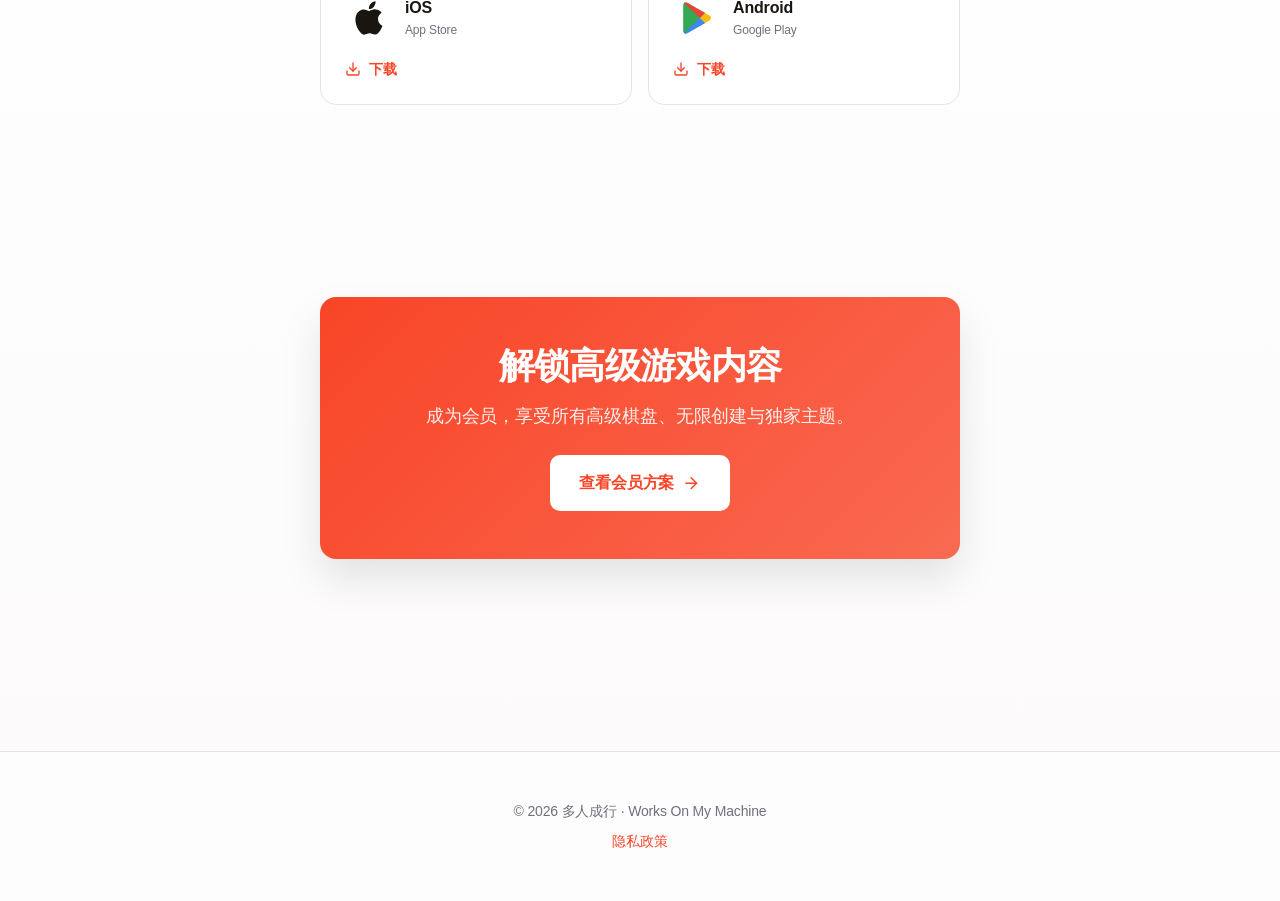
==== commit ead74f3e: "chore(site): 主页移除人格测试入口 —— quiz.html 只走直链传播 Co-Authored-By: Claude Fable 5 <noreply@anthropic.com>" ====
--- a/index.html
+++ b/index.html
@@ -101,23 +101,6 @@
         </div>
       </section>
 
-      <!-- ─── Quiz entry ─── -->
-      <section class="section" id="quiz">
-        <div class="container">
-          <div class="cta-banner">
-            <h2>🧭 开放性关系人格测试</h2>
-            <p>20 道情景题，测出你的真实倾向。9 种人格，你是哪一种？测完还能生成分享卡片。</p>
-            <a class="btn btn-lg btn-inverse" href="./quiz.html">
-              开始测试
-              <svg class="icon" viewBox="0 0 24 24" fill="none" stroke="currentColor" stroke-width="2" stroke-linecap="round" stroke-linejoin="round" aria-hidden="true">
-                <line x1="5" y1="12" x2="19" y2="12"></line>
-                <polyline points="12 5 19 12 12 19"></polyline>
-              </svg>
-            </a>
-          </div>
-        </div>
-      </section>
-
       <!-- ─── Download ─── -->
       <section class="section" id="download">
         <div class="container">
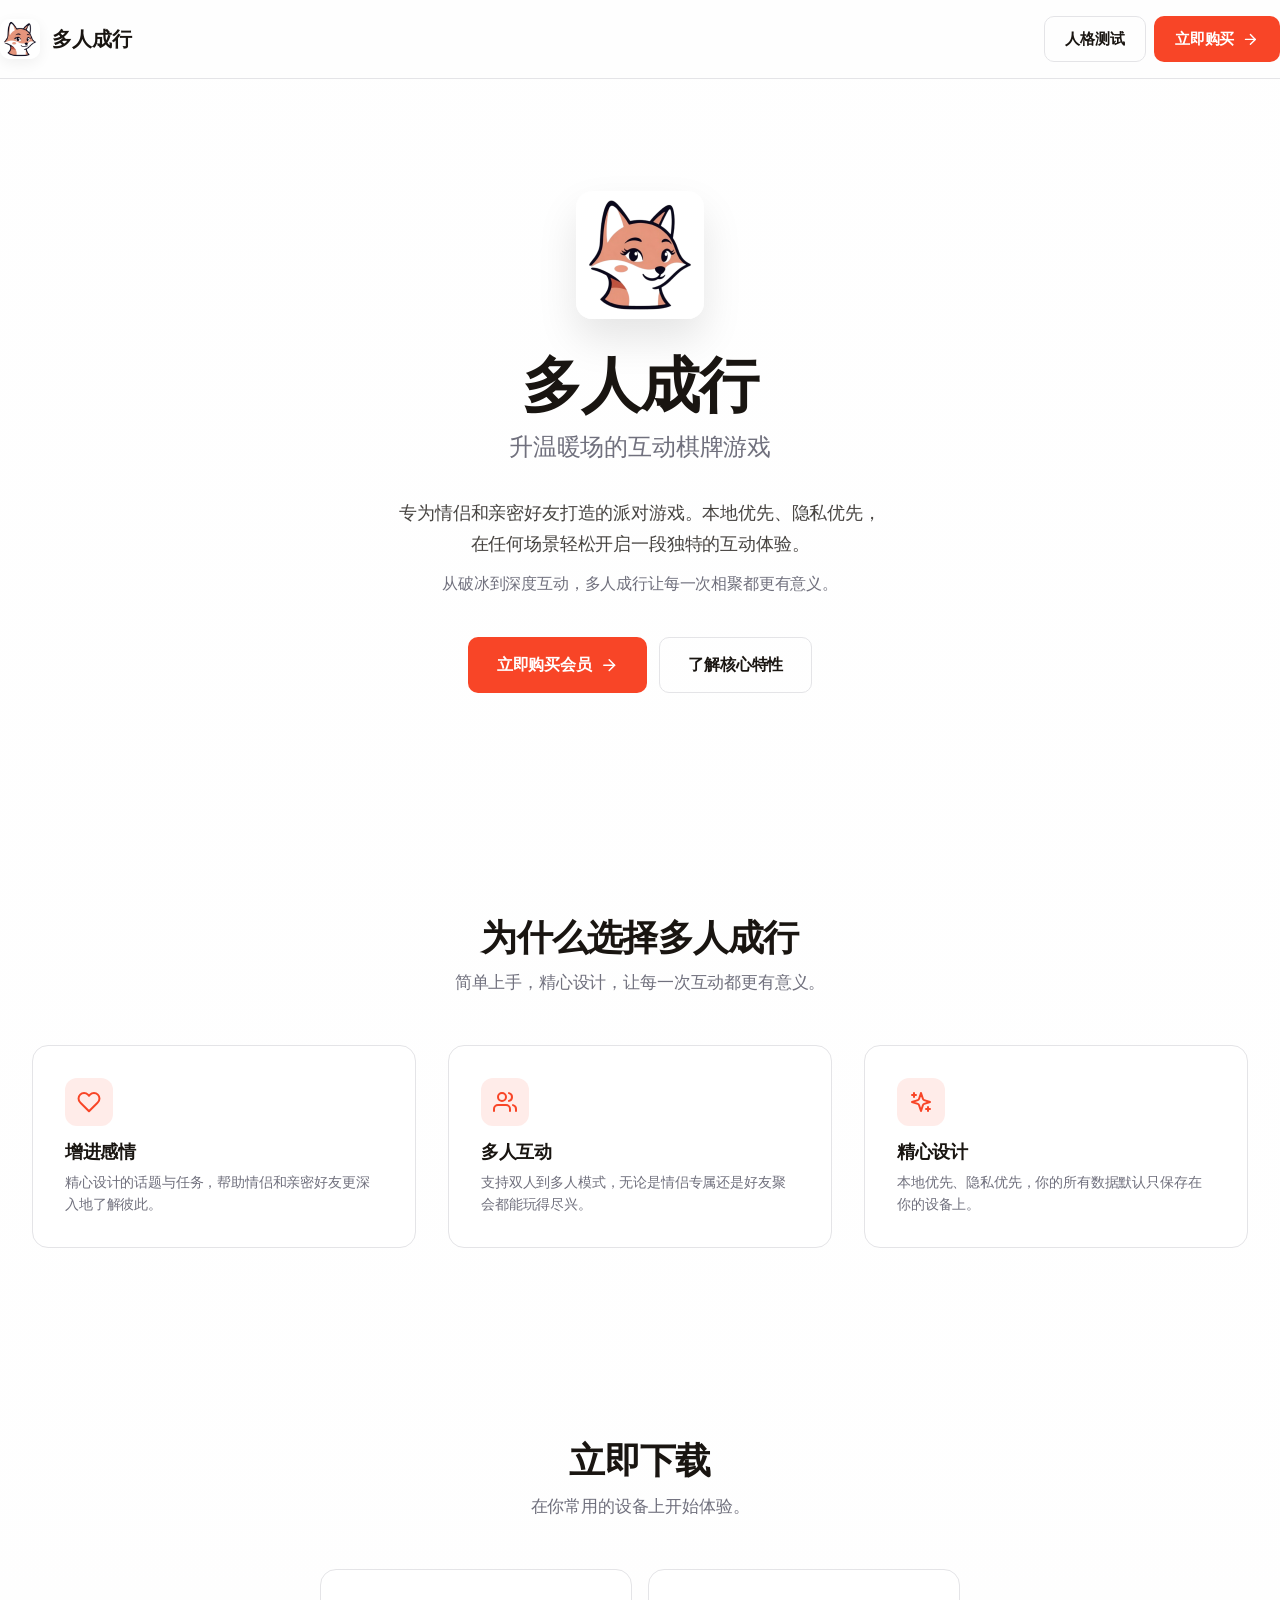
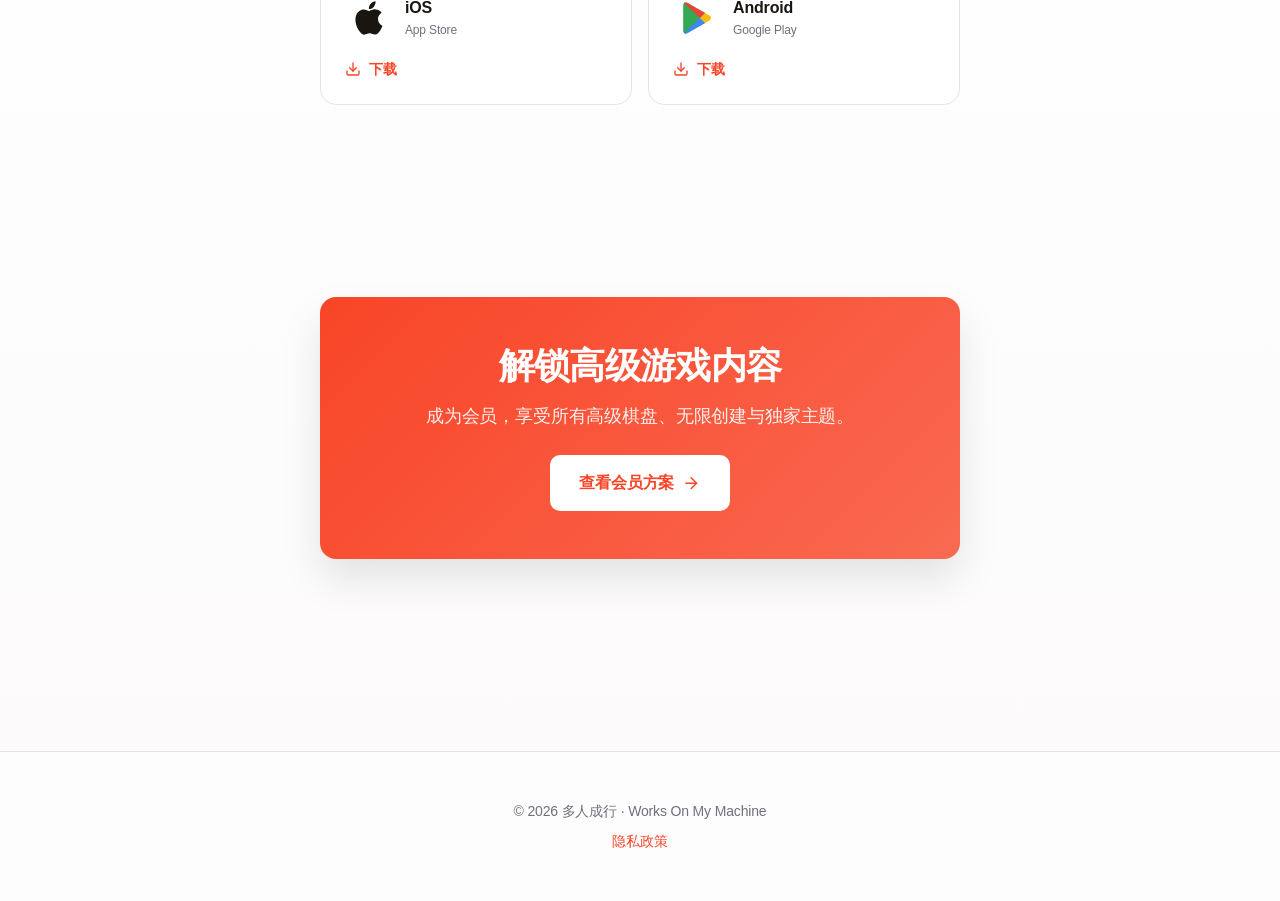
==== commit 317ed40f: "feat(site): 主页 header 立即购买旁加「人格测试」入口 Co-Authored-By: Claude Fable 5 <noreply@anthropic.com>" ====
--- a/index.html
+++ b/index.html
@@ -18,13 +18,16 @@
           <img class="brand-logo" src="./assets/logo.png" alt="" />
           多人成行
         </a>
-        <a class="btn btn-primary" href="./buy.html">
-          立即购买
-          <svg class="icon" viewBox="0 0 24 24" fill="none" stroke="currentColor" stroke-width="2" stroke-linecap="round" stroke-linejoin="round" aria-hidden="true">
-            <line x1="5" y1="12" x2="19" y2="12"></line>
-            <polyline points="12 5 19 12 12 19"></polyline>
-          </svg>
-        </a>
+        <div class="header-actions">
+          <a class="btn btn-outline" href="./quiz.html">人格测试</a>
+          <a class="btn btn-primary" href="./buy.html">
+            立即购买
+            <svg class="icon" viewBox="0 0 24 24" fill="none" stroke="currentColor" stroke-width="2" stroke-linecap="round" stroke-linejoin="round" aria-hidden="true">
+              <line x1="5" y1="12" x2="19" y2="12"></line>
+              <polyline points="12 5 19 12 12 19"></polyline>
+            </svg>
+          </a>
+        </div>
       </div>
     </header>
 
--- a/styles.css
+++ b/styles.css
@@ -174,6 +174,12 @@
   box-shadow: var(--shadow);
 }
 
+.header-actions {
+  display: inline-flex;
+  align-items: center;
+  gap: 0.5rem;
+}
+
 /* ─── Buttons ─── */
 .btn {
   display: inline-flex;
